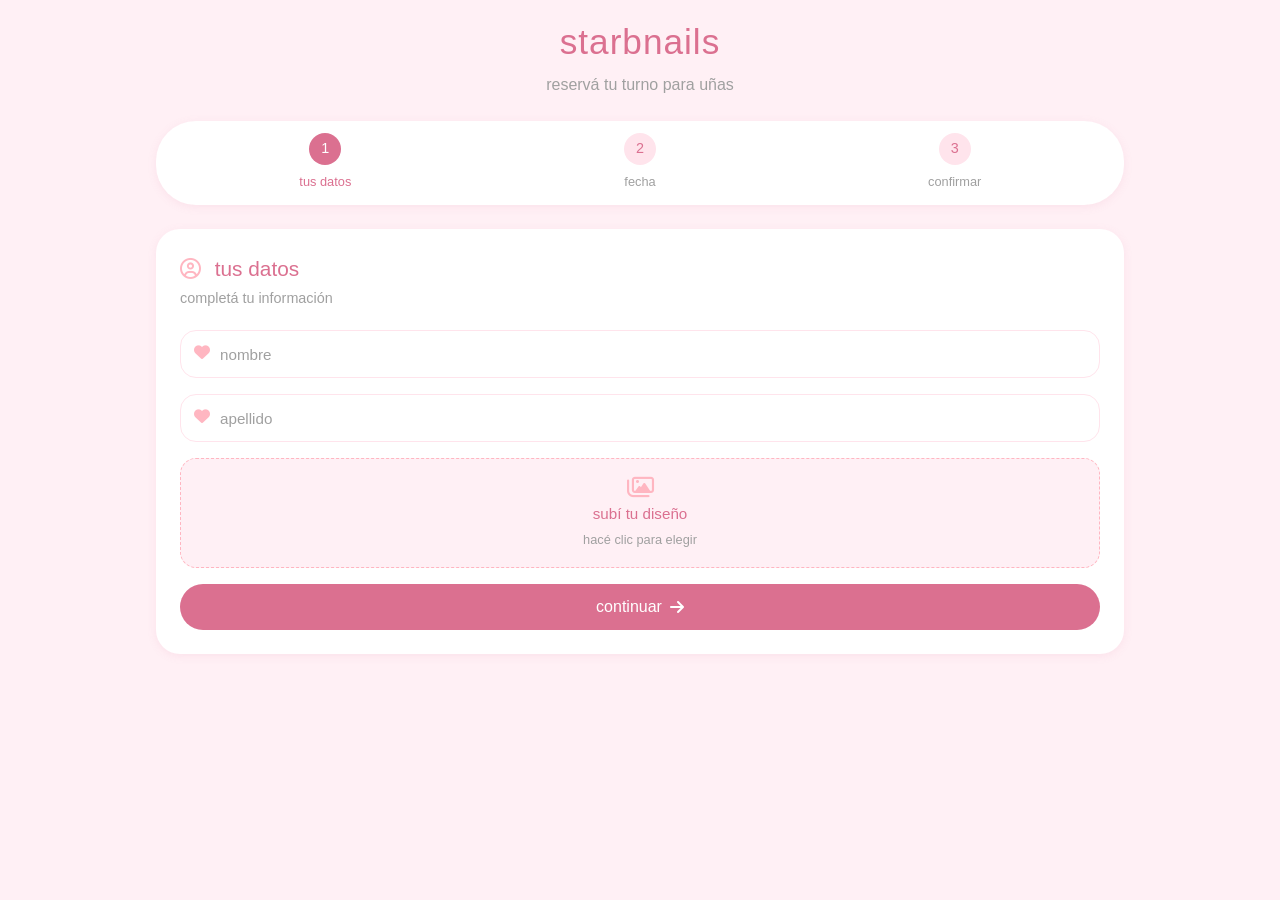
==== index.html @ b630946c "Update index.html" ====
<!DOCTYPE html>
<html lang="es">
<head>
    <meta charset="UTF-8">
    <meta name="viewport" content="width=device-width, initial-scale=1.0, maximum-scale=1.0, user-scalable=yes">
    <title>STARBNAILS · turnos</title>
    <link rel="stylesheet" href="style.css">
    <script src="https://cdn.jsdelivr.net/npm/@supabase/supabase-js@2"></script>
    <link rel="stylesheet" href="https://cdnjs.cloudflare.com/ajax/libs/font-awesome/6.4.0/css/all.min.css">
</head>
<body>
    <div class="container">
        <!-- Header delicado -->
        <header>
            <div class="logo">
                <h1>starbnails</h1>
                <span class="logo-dot"></span>
            </div>
            <p class="subtitulo">reservá tu turno para uñas</p>
        </header>

        <!-- Progress bar simple -->
        <div class="progress-bar" data-step="1">
            <div class="progress-step active">
                <div class="step-number">1</div>
                <span>tus datos</span>
            </div>
            <div class="progress-step">
                <div class="step-number">2</div>
                <span>fecha</span>
            </div>
            <div class="progress-step">
                <div class="step-number">3</div>
                <span>confirmar</span>
            </div>
        </div>

        <!-- PASO 1 - Datos personales -->
        <div class="step-content active" id="step1">
            <div class="card">
                <div class="card-header">
                    <h2><i class="far fa-user-circle"></i> tus datos</h2>
                    <p>completá tu información</p>
                </div>
                
                <div class="form-group floating">
                    <input type="text" id="nombre" required placeholder=" ">
                    <label>nombre</label>
                    <i class="fas fa-heart input-icon"></i>
                </div>
                
                <div class="form-group floating">
                    <input type="text" id="apellido" required placeholder=" ">
                    <label>apellido</label>
                    <i class="fas fa-heart input-icon"></i>
                </div>
                
                <div class="form-group">
                    <div class="file-label" id="fileLabel">
                        <i class="far fa-images"></i>
                        <span>subí tu diseño</span>
                        <small>hacé clic para elegir</small>
                    </div>
                    <input type="file" id="imagen" accept="image/*" hidden>
                    <div id="preview-container" class="preview-container">
                        <img id="preview" src="#" alt="preview" style="display: none;">
                    </div>
                </div>
                
                <button class="btn-next" onclick="nextStep(2)" id="btn-to-step2">
                    continuar <i class="fas fa-arrow-right"></i>
                </button>
            </div>
        </div>

        <!-- PASO 2 - Calendario -->
        <div class="step-content" id="step2">
            <div class="card">
                <div class="card-header">
                    <h2><i class="far fa-calendar-alt"></i> elegí tu día</h2>
                    <p>seleccioná una fecha disponible</p>
                </div>

                <div class="calendar-wrapper">
                    <div class="calendar-header">
                        <button id="prev-month" class="btn-circle"><i class="fas fa-chevron-left"></i></button>
                        <h3 id="current-month" class="month-title">febrero 2026</h3>
                        <button id="next-month" class="btn-circle"><i class="fas fa-chevron-right"></i></button>
                    </div>
                    
                    <div class="calendar-weekdays">
                        <span>L</span><span>M</span><span>M</span><span>J</span><span>V</span><span>S</span><span>D</span>
                    </div>
                    
                    <div id="calendar-days" class="calendar-days"></div>
                </div>

                <div class="legend">
                    <div class="legend-item"><span class="dot available"></span> libre</div>
                    <div class="legend-item"><span class="dot ocupado"></span> ocupado</div>
                    <div class="legend-item"><span class="dot weekend"></span> finde</div>
                    <div class="legend-item"><span class="dot pasado"></span> pasado</div>
                </div>

                <div class="navigation-buttons">
                    <button class="btn-back" onclick="prevStep(1)"><i class="fas fa-arrow-left"></i> atrás</button>
                    <button class="btn-next" onclick="nextStep(3)" disabled id="btn-to-step3">continuar <i class="fas fa-arrow-right"></i></button>
                </div>
            </div>
        </div>

        <!-- PASO 3 - Horarios y confirmación -->
        <div class="step-content" id="step3">
            <div class="card">
                <div class="card-header">
                    <h2><i class="far fa-clock"></i> elegí tu hora</h2>
                    <p id="fecha-seleccionada-display" class="fecha-display">seleccioná un día</p>
                </div>

                <div id="horarios-container" class="horarios-grid">
                    <!-- se llena con js -->
                </div>

                <div class="resumen-card">
                    <h3><i class="far fa-check-circle"></i> resumen</h3>
                    <div id="resumen-contenido" class="resumen-contenido">
                        <p class="text-muted">completá los datos</p>
                    </div>
                </div>

                <div class="navigation-buttons">
                    <button class="btn-back" onclick="prevStep(2)"><i class="fas fa-arrow-left"></i> atrás</button>
                    <button id="reservar-btn" class="btn-reservar">
                        <i class="fab fa-whatsapp"></i> reservar turno
                    </button>
                </div>
            </div>
        </div>
    </div>

    <!-- Modal de confirmación -->
    <div id="success-modal" class="modal">
        <div class="modal-content">
            <div class="modal-icon">💖</div>
            <h2>¡turno reservado!</h2>
            <p>te esperamos</p>
            <div class="modal-detalle"></div>
            <button onclick="closeModal()" class="btn-modal">listo</button>
        </div>
    </div>

    <script src="app.js"></script>
    <script>
        document.addEventListener('DOMContentLoaded', function() {
            if (typeof initClientePage === 'function') {
                initClientePage();
            }
        });
    </script>
</body>
</html>
---- style.css ----
/* ========== VARIABLES Y RESET ========== */
:root {
    --rosa-claro: #fff0f5;
    --rosa-suave: #ffe4ec;
    --rosa-medio: #ffb6c1;
    --rosa-oscuro: #db7090;
    --lila: #e6e6fa;
    --blanco: #ffffff;
    --gris-claro: #f8f9fa;
    --gris-texto: #4a4a4a;
    --gris-suave: #a0a0a0;
    --sombra: 0 2px 10px rgba(219, 112, 147, 0.1);
    --sombra-hover: 0 4px 15px rgba(219, 112, 147, 0.15);
}

* {
    margin: 0;
    padding: 0;
    box-sizing: border-box;
    -webkit-tap-highlight-color: transparent;
}

body {
    background-color: var(--rosa-claro);
    font-family: -apple-system, BlinkMacSystemFont, 'Segoe UI', Roboto, Helvetica, Arial, sans-serif;
    color: var(--gris-texto);
    line-height: 1.5;
    min-height: 100vh;
}

.container {
    max-width: 1000px;
    margin: 0 auto;
    padding: 16px;
}

/* ========== HEADER SIMPLE ========== */
header {
    text-align: center;
    margin-bottom: 24px;
}

.logo h1 {
    font-size: 2.2rem;
    font-weight: 400;
    color: var(--rosa-oscuro);
    margin-bottom: 4px;
    letter-spacing: 1px;
}

.subtitulo {
    color: var(--gris-suave);
    font-size: 1rem;
    font-weight: 300;
}

/* ========== PROGRESS BAR SIMPLE ========== */
.progress-bar {
    display: flex;
    justify-content: space-between;
    margin-bottom: 24px;
    background: var(--blanco);
    padding: 12px;
    border-radius: 40px;
    box-shadow: var(--sombra);
}

.progress-step {
    flex: 1;
    text-align: center;
    position: relative;
}

.step-number {
    width: 32px;
    height: 32px;
    background: var(--rosa-suave);
    border-radius: 50%;
    display: flex;
    align-items: center;
    justify-content: center;
    margin: 0 auto 4px;
    color: var(--rosa-oscuro);
    font-size: 0.9rem;
    font-weight: 500;
}

.progress-step.active .step-number {
    background: var(--rosa-oscuro);
    color: var(--blanco);
}

.progress-step span {
    font-size: 0.8rem;
    color: var(--gris-suave);
}

.progress-step.active span {
    color: var(--rosa-oscuro);
    font-weight: 500;
}

/* ========== CARDS SIMPLES ========== */
.card {
    background: var(--blanco);
    border-radius: 24px;
    padding: 24px;
    margin-bottom: 16px;
    box-shadow: var(--sombra);
}

.card-header {
    margin-bottom: 20px;
}

.card-header h2 {
    font-size: 1.3rem;
    font-weight: 400;
    color: var(--rosa-oscuro);
    margin-bottom: 4px;
}

.card-header h2 i {
    margin-right: 8px;
    color: var(--rosa-medio);
}

.card-header p {
    color: var(--gris-suave);
    font-size: 0.9rem;
}

/* ========== FORMULARIOS SIMPLES ========== */
.form-group {
    margin-bottom: 16px;
}

.floating {
    position: relative;
}

.floating input {
    width: 100%;
    padding: 14px 16px 14px 40px;
    border: 1px solid var(--rosa-suave);
    border-radius: 16px;
    font-size: 16px;
    background: var(--blanco);
}

.floating input:focus {
    outline: none;
    border-color: var(--rosa-medio);
}

.floating label {
    position: absolute;
    left: 40px;
    top: 14px;
    color: var(--gris-suave);
    font-size: 0.95rem;
    transition: none;
}

.floating input:focus + label,
.floating input:not(:placeholder-shown) + label {
    display: none;
}

.input-icon {
    position: absolute;
    left: 14px;
    top: 14px;
    color: var(--rosa-medio);
    font-size: 1rem;
}

/* ========== FILE UPLOAD SIMPLE ========== */
.file-upload {
    margin-top: 8px;
}

.file-label {
    display: block;
    padding: 16px;
    background: var(--rosa-claro);
    border: 1px dashed var(--rosa-medio);
    border-radius: 16px;
    text-align: center;
    cursor: pointer;
}

.file-label i {
    font-size: 1.5rem;
    color: var(--rosa-medio);
    margin-bottom: 4px;
}

.file-label span {
    display: block;
    color: var(--rosa-oscuro);
    font-size: 0.95rem;
    margin-bottom: 2px;
}

.file-label small {
    color: var(--gris-suave);
    font-size: 0.8rem;
}

.file-upload input {
    display: none;
}

.preview-container {
    margin-top: 12px;
    text-align: center;
}

.preview-container img {
    max-width: 200px;
    max-height: 200px;
    border-radius: 12px;
    border: 2px solid var(--rosa-suave);
}

/* ========== CALENDARIO SIMPLE ========== */
.calendar-wrapper {
    background: var(--rosa-claro);
    border-radius: 20px;
    padding: 16px;
    margin: 16px 0;
}

.calendar-header {
    display: flex;
    justify-content: space-between;
    align-items: center;
    margin-bottom: 16px;
}

.btn-circle {
    width: 40px;
    height: 40px;
    border: none;
    background: var(--blanco);
    border-radius: 50%;
    color: var(--rosa-oscuro);
    cursor: pointer;
    font-size: 1rem;
    box-shadow: var(--sombra);
}

.month-title {
    font-size: 1.1rem;
    font-weight: 400;
    color: var(--rosa-oscuro);
}

.calendar-weekdays {
    display: grid;
    grid-template-columns: repeat(7, 1fr);
    text-align: center;
    font-size: 0.8rem;
    color: var(--rosa-oscuro);
    margin-bottom: 8px;
    font-weight: 500;
}

.calendar-days {
    display: grid;
    grid-template-columns: repeat(7, 1fr);
    gap: 4px;
}

.calendar-day {
    aspect-ratio: 1;
    display: flex;
    align-items: center;
    justify-content: center;
    background: var(--blanco);
    border-radius: 8px;
    font-size: 0.9rem;
    cursor: pointer;
    border: 1px solid transparent;
}

.calendar-day.available:hover {
    background: var(--rosa-suave);
}

.calendar-day.selected {
    background: var(--rosa-oscuro);
    color: var(--blanco);
}

.calendar-day.ocupado {
    background: #f8f8f8;
    color: #ccc;
    text-decoration: line-through;
    cursor: not-allowed;
}

.calendar-day.weekend {
    background: #f8f8f8;
    color: #ccc;
    cursor: not-allowed;
}

.calendar-day.pasado {
    background: #f8f8f8;
    color: #ccc;
    cursor: not-allowed;
}

.calendar-day.empty {
    background: transparent;
}

/* ========== LEYENDA SIMPLE ========== */
.legend {
    display: flex;
    gap: 16px;
    margin: 16px 0;
    flex-wrap: wrap;
}

.legend-item {
    display: flex;
    align-items: center;
    gap: 6px;
    font-size: 0.8rem;
    color: var(--gris-suave);
}

.dot {
    width: 10px;
    height: 10px;
    border-radius: 50%;
}

.dot.available {
    background: var(--blanco);
    border: 1px solid var(--rosa-oscuro);
}

.dot.ocupado {
    background: #f0f0f0;
}

.dot.weekend {
    background: #f0f0f0;
}

.dot.pasado {
    background: #f0f0f0;
}

/* ========== HORARIOS SIMPLE ========== */
.horarios-grid {
    display: grid;
    grid-template-columns: repeat(auto-fill, minmax(80px, 1fr));
    gap: 8px;
    margin: 16px 0;
}

.horario-item {
    padding: 10px 4px;
    text-align: center;
    background: var(--rosa-claro);
    border-radius: 12px;
    font-size: 0.9rem;
    color: var(--rosa-oscuro);
    cursor: pointer;
    border: 1px solid transparent;
}

.horario-item:hover {
    background: var(--rosa-suave);
}

.horario-item.ocupado {
    background: #f8f8f8;
    color: #ccc;
    cursor: not-allowed;
}

.horario-item.selected {
    background: var(--rosa-oscuro);
    color: var(--blanco);
}

/* ========== RESUMEN SIMPLE ========== */
.resumen-card {
    background: var(--rosa-claro);
    border-radius: 16px;
    padding: 16px;
    margin: 16px 0;
}

.resumen-card h3 {
    font-size: 1rem;
    font-weight: 400;
    color: var(--rosa-oscuro);
    margin-bottom: 12px;
}

.resumen-contenido {
    display: grid;
    grid-template-columns: repeat(auto-fit, minmax(140px, 1fr));
    gap: 12px;
}

.resumen-item {
    background: var(--blanco);
    padding: 10px;
    border-radius: 10px;
}

.resumen-item strong {
    display: block;
    font-size: 0.8rem;
    color: var(--gris-suave);
    font-weight: 400;
    margin-bottom: 2px;
}

.resumen-item p {
    font-size: 0.95rem;
    color: var(--gris-texto);
}

/* ========== BOTONES SIMPLES ========== */
.btn-next, .btn-back, .btn-reservar {
    padding: 14px 20px;
    border: none;
    border-radius: 40px;
    font-size: 1rem;
    cursor: pointer;
    font-weight: 400;
    display: inline-flex;
    align-items: center;
    justify-content: center;
    gap: 8px;
}

.btn-next, .btn-reservar {
    background: var(--rosa-oscuro);
    color: var(--blanco);
    width: 100%;
}

.btn-next:disabled {
    opacity: 0.5;
    cursor: not-allowed;
}

.btn-back {
    background: var(--blanco);
    color: var(--rosa-oscuro);
    border: 1px solid var(--rosa-oscuro);
}

.navigation-buttons {
    display: flex;
    gap: 12px;
    margin-top: 16px;
}

.navigation-buttons button {
    flex: 1;
}

/* ========== MODAL SIMPLE ========== */
.modal {
    display: none;
    position: fixed;
    top: 0;
    left: 0;
    width: 100%;
    height: 100%;
    background: rgba(0, 0, 0, 0.3);
    z-index: 2000;
    align-items: center;
    justify-content: center;
    padding: 16px;
}

.modal-content {
    background: var(--blanco);
    padding: 32px 24px;
    border-radius: 32px;
    max-width: 340px;
    width: 100%;
    text-align: center;
}

.modal-icon {
    font-size: 2.5rem;
    margin-bottom: 16px;
}

.modal h2 {
    font-size: 1.3rem;
    font-weight: 400;
    color: var(--rosa-oscuro);
    margin-bottom: 8px;
}

.modal p {
    color: var(--gris-suave);
    font-size: 0.9rem;
    margin-bottom: 8px;
}

.modal-detalle {
    background: var(--rosa-claro);
    padding: 12px;
    border-radius: 12px;
    margin: 16px 0;
    font-size: 0.95rem;
    color: var(--gris-texto);
}

.btn-modal {
    width: 100%;
    padding: 14px;
    background: var(--rosa-oscuro);
    color: var(--blanco);
    border: none;
    border-radius: 40px;
    font-size: 1rem;
    cursor: pointer;
}

/* ========== NOTIFICACIONES SIMPLES ========== */
.notificacion {
    position: fixed;
    top: 20px;
    right: 20px;
    padding: 12px 20px;
    background: var(--blanco);
    border-radius: 40px;
    box-shadow: 0 4px 12px rgba(0,0,0,0.1);
    display: flex;
    align-items: center;
    gap: 8px;
    z-index: 9999;
    font-size: 0.9rem;
    max-width: 90%;
    transform: translateX(120%);
    transition: transform 0.2s;
}

.notificacion.show {
    transform: translateX(0);
}

.notificacion.success {
    border-left: 4px solid #4caf50;
}

.notificacion.error {
    border-left: 4px solid #f44336;
}

.notificacion.info {
    border-left: 4px solid var(--rosa-oscuro);
}

.notificacion i {
    font-size: 1.1rem;
}

.notificacion.success i {
    color: #4caf50;
}

.notificacion.error i {
    color: #f44336;
}

.notificacion.info i {
    color: var(--rosa-oscuro);
}

/* ========== ADMIN SIMPLE ========== */
.admin-body {
    background: var(--gris-claro);
}

.admin-container {
    max-width: 1200px;
    margin: 0 auto;
    padding: 16px;
}

.admin-header {
    background: var(--blanco);
    padding: 20px;
    border-radius: 20px;
    margin-bottom: 20px;
    display: flex;
    justify-content: space-between;
    align-items: center;
    flex-wrap: wrap;
    gap: 16px;
    box-shadow: var(--sombra);
}

.admin-header-content h1 {
    font-size: 1.5rem;
    font-weight: 400;
    color: var(--rosa-oscuro);
    margin-bottom: 4px;
}

.admin-header-content p {
    color: var(--gris-suave);
    font-size: 0.9rem;
}

.btn-home {
    display: flex;
    align-items: center;
    gap: 8px;
    padding: 10px 16px;
    background: var(--rosa-claro);
    color: var(--rosa-oscuro);
    text-decoration: none;
    border-radius: 40px;
    font-size: 0.9rem;
}

/* Stats Cards */
.stats-grid {
    display: grid;
    grid-template-columns: repeat(auto-fit, minmax(140px, 1fr));
    gap: 12px;
    margin-bottom: 20px;
}

.stat-card {
    background: var(--blanco);
    padding: 16px;
    border-radius: 16px;
    display: flex;
    align-items: center;
    gap: 12px;
    box-shadow: var(--sombra);
}

.stat-icon {
    width: 44px;
    height: 44px;
    background: var(--rosa-claro);
    border-radius: 12px;
    display: flex;
    align-items: center;
    justify-content: center;
    color: var(--rosa-oscuro);
    font-size: 1.2rem;
}

.stat-info h3 {
    font-size: 1.3rem;
    font-weight: 400;
    color: var(--rosa-oscuro);
}

.stat-info p {
    font-size: 0.8rem;
    color: var(--gris-suave);
}

/* Admin Tabs */
.admin-tabs {
    display: grid;
    grid-template-columns: repeat(3, 1fr);
    gap: 8px;
    margin-bottom: 20px;
    background: var(--blanco);
    padding: 12px;
    border-radius: 40px;
    box-shadow: var(--sombra);
}

.tab-btn {
    padding: 12px;
    border: none;
    background: transparent;
    border-radius: 30px;
    font-size: 0.95rem;
    color: var(--gris-suave);
    cursor: pointer;
    display: flex;
    align-items: center;
    justify-content: center;
    gap: 8px;
}

.tab-btn i {
    font-size: 1rem;
}

.tab-btn.active {
    background: var(--rosa-oscuro);
    color: var(--blanco);
}

@media (max-width: 480px) {
    .tab-btn span {
        display: none;
    }
}

.tab-content {
    display: none;
}

.tab-content.active {
    display: block;
}

/* Turnos Filters */
.turnos-filters {
    display: flex;
    gap: 8px;
    margin-bottom: 16px;
    flex-wrap: wrap;
}

.filter-btn {
    padding: 8px 16px;
    border: 1px solid var(--rosa-suave);
    background: var(--blanco);
    border-radius: 30px;
    font-size: 0.85rem;
    color: var(--gris-texto);
    cursor: pointer;
}

.filter-btn.active {
    background: var(--rosa-oscuro);
    color: var(--blanco);
    border-color: var(--rosa-oscuro);
}

/* Turnos Grid */
.turnos-grid {
    display: grid;
    grid-template-columns: repeat(auto-fill, minmax(280px, 1fr));
    gap: 16px;
}

.turno-card {
    background: var(--blanco);
    border-radius: 16px;
    overflow: hidden;
    box-shadow: var(--sombra);
}

.turno-card-header {
    background: var(--rosa-claro);
    padding: 12px 16px;
    display: flex;
    justify-content: space-between;
    align-items: center;
}

.turno-card-header h3 {
    font-size: 1rem;
    font-weight: 400;
    color: var(--rosa-oscuro);
}

.turno-badge {
    background: var(--blanco);
    padding: 4px 8px;
    border-radius: 20px;
    font-size: 0.75rem;
    color: var(--rosa-oscuro);
}

.turno-card-body {
    padding: 16px;
}

.turno-info p {
    margin: 6px 0;
    display: flex;
    align-items: center;
    gap: 8px;
    font-size: 0.9rem;
    color: var(--gris-texto);
}

.turno-info i {
    color: var(--rosa-medio);
    width: 18px;
}

.turno-imagen {
    width: 100%;
    height: 180px;
    object-fit: cover;
    border-radius: 12px;
    margin: 12px 0;
    cursor: pointer;
}

.turno-actions {
    margin-top: 12px;
}

.btn-eliminar {
    width: 100%;
    padding: 10px;
    background: #fff2f0;
    color: #d32f2f;
    border: 1px solid #ffcdd2;
    border-radius: 30px;
    font-size: 0.9rem;
    cursor: pointer;
    display: flex;
    align-items: center;
    justify-content: center;
    gap: 6px;
}

/* Admin Cards */
.admin-card {
    background: var(--blanco);
    border-radius: 20px;
    padding: 20px;
    margin-bottom: 20px;
    box-shadow: var(--sombra);
}

.admin-card h3 {
    font-size: 1.1rem;
    font-weight: 400;
    color: var(--rosa-oscuro);
    margin-bottom: 16px;
}

/* Input Groups */
.input-group {
    position: relative;
    flex: 1;
}

.input-group i {
    position: absolute;
    left: 14px;
    top: 14px;
    color: var(--rosa-medio);
}

.input-group input {
    width: 100%;
    padding: 12px 12px 12px 40px;
    border: 1px solid var(--rosa-suave);
    border-radius: 30px;
    font-size: 0.95rem;
}

.input-group input:focus {
    outline: none;
    border-color: var(--rosa-medio);
}

/* Add Horario/Bloqueo */
.add-horario, .add-bloqueo {
    display: flex;
    gap: 12px;
    flex-wrap: wrap;
    align-items: center;
}

.btn-add, .btn-block {
    padding: 12px 24px;
    border: none;
    border-radius: 30px;
    font-size: 0.95rem;
    cursor: pointer;
    display: flex;
    align-items: center;
    gap: 6px;
    min-width: 120px;
}

.btn-add {
    background: #e8f5e9;
    color: #2e7d32;
}

.btn-block {
    background: #fff2f0;
    color: #d32f2f;
}

@media (max-width: 600px) {
    .add-horario, .add-bloqueo {
        flex-direction: column;
    }
    
    .input-group, .btn-add, .btn-block {
        width: 100%;
    }
}

/* Horarios Admin Grid */
.horarios-admin-grid {
    display: grid;
    grid-template-columns: repeat(auto-fill, minmax(100px, 1fr));
    gap: 10px;
    margin-top: 16px;
}

.horario-admin-item {
    background: var(--rosa-claro);
    padding: 12px 4px;
    border-radius: 12px;
    text-align: center;
    display: flex;
    flex-direction: column;
    gap: 6px;
}

.horario-admin-item .hora {
    font-size: 1rem;
    color: var(--rosa-oscuro);
}

.horario-admin-item button {
    padding: 6px;
    background: var(--blanco);
    color: var(--gris-suave);
    border: 1px solid var(--rosa-suave);
    border-radius: 20px;
    font-size: 0.8rem;
    cursor: pointer;
}

/* Bloqueos Grid */
.bloqueos-grid {
    display: grid;
    grid-template-columns: repeat(auto-fill, minmax(240px, 1fr));
    gap: 12px;
}

.bloqueo-item {
    background: var(--blanco);
    padding: 16px;
    border-radius: 16px;
    display: flex;
    justify-content: space-between;
    align-items: center;
    border: 1px solid var(--rosa-suave);
    gap: 12px;
}

.bloqueo-info strong {
    display: block;
    font-size: 0.95rem;
    color: var(--gris-texto);
    margin-bottom: 2px;
}

.bloqueo-info small {
    color: var(--gris-suave);
    font-size: 0.8rem;
}

.bloqueo-item button {
    padding: 8px 12px;
    background: #e8f5e9;
    color: #2e7d32;
    border: none;
    border-radius: 20px;
    font-size: 0.8rem;
    cursor: pointer;
    display: flex;
    align-items: center;
    gap: 4px;
}

/* Empty State */
.empty-state {
    text-align: center;
    padding: 40px 20px;
    background: var(--blanco);
    border-radius: 20px;
}

.empty-state i {
    font-size: 2.5rem;
    color: var(--rosa-medio);
    margin-bottom: 12px;
    opacity: 0.5;
}

.empty-state p {
    color: var(--gris-suave);
    font-size: 0.95rem;
}

/* ========== STEP CONTENT ========== */
.step-content {
    display: none;
}

.step-content.active {
    display: block;
}

/* ========== UTILIDADES ========== */
.text-muted {
    color: var(--gris-suave);
}

/* ========== RESPONSIVE ========== */
@media (max-width: 768px) {
    .container {
        padding: 12px;
    }
    
    .card {
        padding: 20px;
    }
    
    .horarios-grid {
        grid-template-columns: repeat(3, 1fr);
    }
    
    .navigation-buttons {
        flex-direction: column;
    }
    
    .admin-header {
        flex-direction: column;
        text-align: center;
    }
    
    .stats-grid {
        grid-template-columns: 1fr;
    }
    
    .turnos-grid {
        grid-template-columns: 1fr;
    }
}

@media (max-width: 480px) {
    .logo h1 {
        font-size: 1.8rem;
    }
    
    .horarios-grid {
        grid-template-columns: repeat(2, 1fr);
    }
    
    .legend {
        gap: 12px;
        font-size: 0.75rem;
    }
    
    .step-number {
        width: 28px;
        height: 28px;
        font-size: 0.8rem;
    }
}

/* ========== IPHONE FIXES ========== */
@supports (-webkit-touch-callout: none) {
    body, .container {
        min-height: -webkit-fill-available;
    }
    
    input, button {
        font-size: 16px !important;
    }
    
    button {
        -webkit-appearance: none;
    }
}
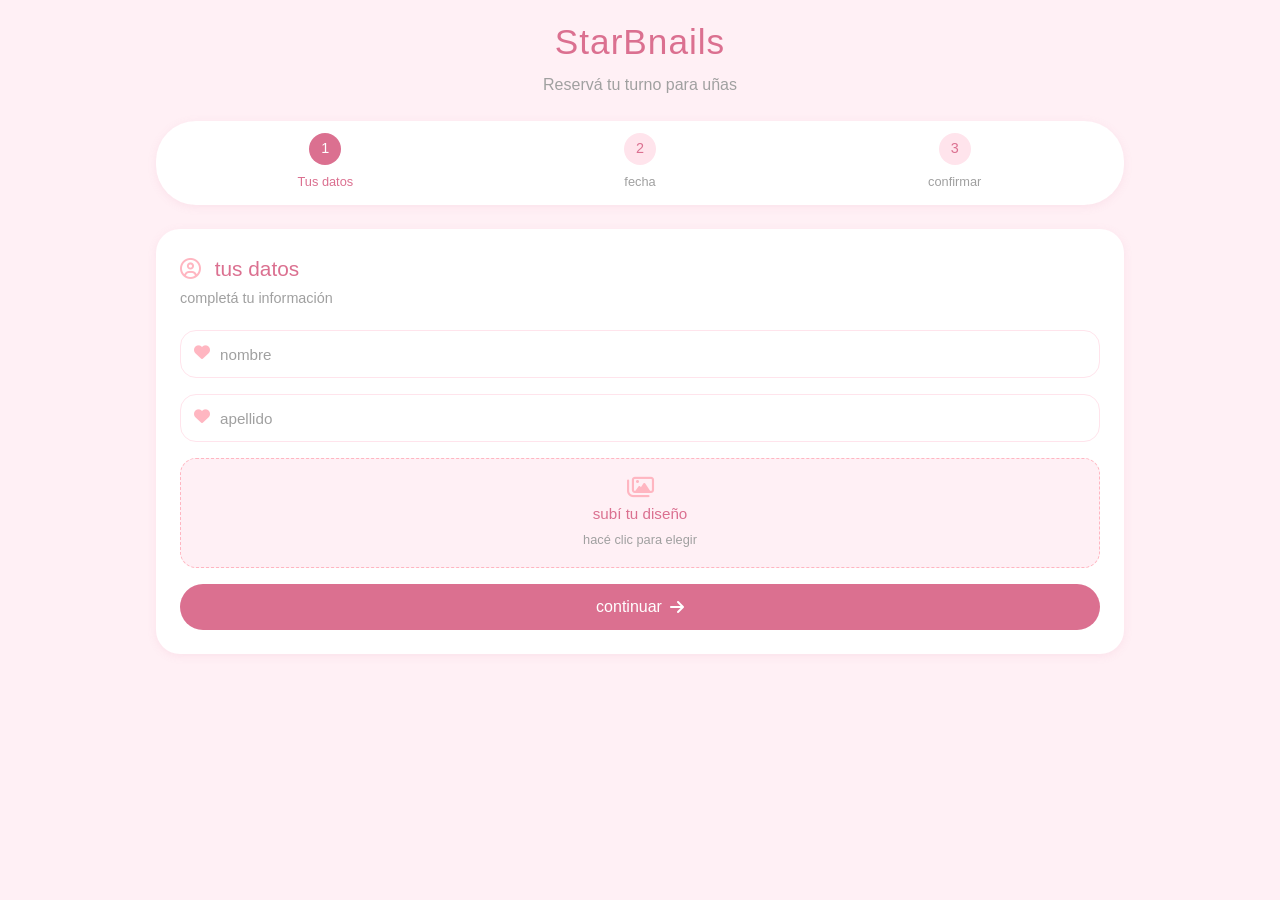
==== commit 68c662b4: "Update index.html" ====
--- a/index.html
+++ b/index.html
@@ -13,17 +13,17 @@
         <!-- Header delicado -->
         <header>
             <div class="logo">
-                <h1>starbnails</h1>
+                <h1>StarBnails</h1>
                 <span class="logo-dot"></span>
             </div>
-            <p class="subtitulo">reservá tu turno para uñas</p>
+            <p class="subtitulo">Reservá tu turno para uñas</p>
         </header>
 
         <!-- Progress bar simple -->
         <div class="progress-bar" data-step="1">
             <div class="progress-step active">
                 <div class="step-number">1</div>
-                <span>tus datos</span>
+                <span>Tus datos</span>
             </div>
             <div class="progress-step">
                 <div class="step-number">2</div>
@@ -35,7 +35,7 @@
             </div>
         </div>
 
-        <!-- PASO 1 - Datos personales -->
+        <!-- PASO 1 - Datos personales (CORREGIDO: file upload funciona) -->
         <div class="step-content active" id="step1">
             <div class="card">
                 <div class="card-header">
@@ -55,13 +55,14 @@
                     <i class="fas fa-heart input-icon"></i>
                 </div>
                 
-                <div class="form-group">
-                    <div class="file-label" id="fileLabel">
+                <!-- ✅ FILE UPLOAD CORREGIDO - AHORA FUNCIONA -->
+                <div class="form-group file-upload">
+                    <label for="imagen" class="file-label">
                         <i class="far fa-images"></i>
                         <span>subí tu diseño</span>
                         <small>hacé clic para elegir</small>
-                    </div>
-                    <input type="file" id="imagen" accept="image/*" hidden>
+                    </label>
+                    <input type="file" id="imagen" accept="image/*" required>
                     <div id="preview-container" class="preview-container">
                         <img id="preview" src="#" alt="preview" style="display: none;">
                     </div>
@@ -159,3 +160,4 @@
     </script>
 </body>
 </html>
+
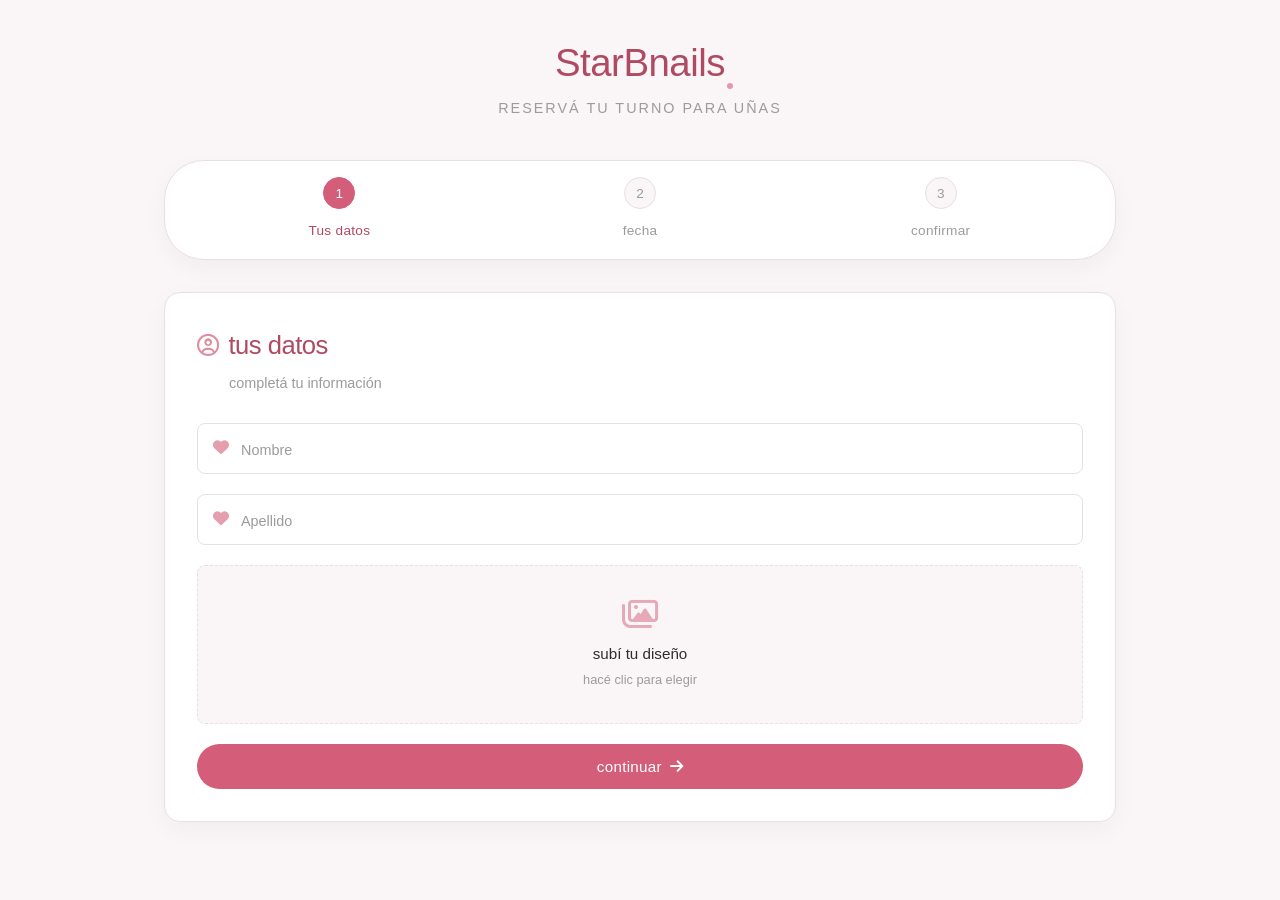
==== commit 60930176: "Update index.html" ====
--- a/index.html
+++ b/index.html
@@ -45,13 +45,13 @@
                 
                 <div class="form-group floating">
                     <input type="text" id="nombre" required placeholder=" ">
-                    <label>nombre</label>
+                    <label>Nombre</label>
                     <i class="fas fa-heart input-icon"></i>
                 </div>
                 
                 <div class="form-group floating">
                     <input type="text" id="apellido" required placeholder=" ">
-                    <label>apellido</label>
+                    <label>Apellido</label>
                     <i class="fas fa-heart input-icon"></i>
                 </div>
                 
@@ -161,3 +161,4 @@
 </body>
 </html>
 
+
--- a/style.css
+++ b/style.css
@@ -1,16 +1,22 @@
 /* ========== VARIABLES Y RESET ========== */
 :root {
-    --rosa-claro: #fff0f5;
-    --rosa-suave: #ffe4ec;
-    --rosa-medio: #ffb6c1;
-    --rosa-oscuro: #db7090;
-    --lila: #e6e6fa;
-    --blanco: #ffffff;
-    --gris-claro: #f8f9fa;
-    --gris-texto: #4a4a4a;
-    --gris-suave: #a0a0a0;
-    --sombra: 0 2px 10px rgba(219, 112, 147, 0.1);
-    --sombra-hover: 0 4px 15px rgba(219, 112, 147, 0.15);
+    --primary: #d45e7a;
+    --primary-light: #f8e1e8;
+    --primary-dark: #b04a62;
+    --secondary: #c0a1b5;
+    --accent: #e8b4b8;
+    --background: #faf6f8;
+    --surface: #ffffff;
+    --text: #2d2d2d;
+    --text-light: #6b6b6b;
+    --text-lighter: #9b9b9b;
+    --border: #e8e0e3;
+    --error: #d45e5e;
+    --success: #7eb09e;
+    --shadow: 0 8px 24px rgba(0, 0, 0, 0.04);
+    --shadow-hover: 0 12px 32px rgba(0, 0, 0, 0.06);
+    --radius: 16px;
+    --radius-sm: 8px;
 }
 
 * {
@@ -21,48 +27,101 @@
 }
 
 body {
-    background-color: var(--rosa-claro);
-    font-family: -apple-system, BlinkMacSystemFont, 'Segoe UI', Roboto, Helvetica, Arial, sans-serif;
-    color: var(--gris-texto);
-    line-height: 1.5;
+    background-color: var(--background);
+    font-family: 'Inter', -apple-system, BlinkMacSystemFont, 'Segoe UI', Roboto, sans-serif;
+    color: var(--text);
+    line-height: 1.6;
     min-height: 100vh;
-}
+    -webkit-font-smoothing: antialiased;
+}
+
+/* Importar fuente Inter */
+@import url('https://fonts.googleapis.com/css2?family=Inter:wght@300;400;500;600&display=swap');
 
 .container {
     max-width: 1000px;
     margin: 0 auto;
-    padding: 16px;
-}
-
-/* ========== HEADER SIMPLE ========== */
+    padding: 24px;
+}
+
+/* ========== TIPOGRAFÍA PROFESIONAL ========== */
+h1, h2, h3, h4 {
+    font-weight: 400;
+    letter-spacing: -0.02em;
+}
+
+h1 {
+    font-size: 2.2rem;
+    font-weight: 300;
+}
+
+h2 {
+    font-size: 1.6rem;
+    font-weight: 300;
+    color: var(--primary-dark);
+}
+
+h3 {
+    font-size: 1.1rem;
+    font-weight: 500;
+    color: var(--text);
+}
+
+p {
+    color: var(--text-light);
+    font-weight: 300;
+    font-size: 0.95rem;
+}
+
+/* ========== HEADER ELEGANTE ========== */
 header {
     text-align: center;
-    margin-bottom: 24px;
+    margin-bottom: 32px;
+    padding: 8px 0;
+}
+
+.logo {
+    position: relative;
+    display: inline-block;
 }
 
 .logo h1 {
-    font-size: 2.2rem;
-    font-weight: 400;
-    color: var(--rosa-oscuro);
+    font-size: 2.4rem;
+    font-weight: 300;
+    color: var(--primary-dark);
     margin-bottom: 4px;
-    letter-spacing: 1px;
+    letter-spacing: -0.5px;
+}
+
+.logo-dot {
+    position: absolute;
+    bottom: 8px;
+    right: -8px;
+    width: 6px;
+    height: 6px;
+    background: var(--primary);
+    border-radius: 50%;
+    opacity: 0.6;
 }
 
 .subtitulo {
-    color: var(--gris-suave);
-    font-size: 1rem;
+    color: var(--text-lighter);
+    font-size: 0.9rem;
     font-weight: 300;
-}
-
-/* ========== PROGRESS BAR SIMPLE ========== */
+    text-transform: uppercase;
+    letter-spacing: 2px;
+}
+
+/* ========== PROGRESS BAR PROFESIONAL ========== */
 .progress-bar {
     display: flex;
     justify-content: space-between;
-    margin-bottom: 24px;
-    background: var(--blanco);
-    padding: 12px;
+    margin-bottom: 32px;
+    background: var(--surface);
+    padding: 16px 24px;
     border-radius: 40px;
-    box-shadow: var(--sombra);
+    box-shadow: var(--shadow);
+    border: 1px solid var(--border);
 }
 
 .progress-step {
@@ -74,65 +133,78 @@
 .step-number {
     width: 32px;
     height: 32px;
-    background: var(--rosa-suave);
+    background: var(--background);
     border-radius: 50%;
     display: flex;
     align-items: center;
     justify-content: center;
-    margin: 0 auto 4px;
-    color: var(--rosa-oscuro);
-    font-size: 0.9rem;
-    font-weight: 500;
+    margin: 0 auto 8px;
+    color: var(--text-lighter);
+    font-size: 0.85rem;
+    font-weight: 400;
+    border: 1px solid var(--border);
+    transition: all 0.2s ease;
 }
 
 .progress-step.active .step-number {
-    background: var(--rosa-oscuro);
-    color: var(--blanco);
+    background: var(--primary);
+    color: white;
+    border-color: var(--primary);
 }
 
 .progress-step span {
-    font-size: 0.8rem;
-    color: var(--gris-suave);
+    font-size: 0.85rem;
+    color: var(--text-lighter);
+    font-weight: 300;
+    letter-spacing: 0.3px;
 }
 
 .progress-step.active span {
-    color: var(--rosa-oscuro);
-    font-weight: 500;
-}
-
-/* ========== CARDS SIMPLES ========== */
+    color: var(--primary-dark);
+    font-weight: 400;
+}
+
+/* ========== CARDS ELEGANTES ========== */
 .card {
-    background: var(--blanco);
-    border-radius: 24px;
-    padding: 24px;
-    margin-bottom: 16px;
-    box-shadow: var(--sombra);
+    background: var(--surface);
+    border-radius: var(--radius);
+    padding: 32px;
+    margin-bottom: 20px;
+    box-shadow: var(--shadow);
+    border: 1px solid var(--border);
+    transition: box-shadow 0.2s ease;
+}
+
+.card:hover {
+    box-shadow: var(--shadow-hover);
 }
 
 .card-header {
+    margin-bottom: 28px;
+}
+
+.card-header h2 {
+    display: flex;
+    align-items: center;
+    gap: 10px;
+    margin-bottom: 6px;
+}
+
+.card-header h2 i {
+    color: var(--primary);
+    font-size: 1.4rem;
+    opacity: 0.7;
+}
+
+.card-header p {
+    color: var(--text-lighter);
+    font-size: 0.9rem;
+    margin-left: 32px;
+}
+
+/* ========== FORMULARIOS PROFESIONALES ========== */
+.form-group {
     margin-bottom: 20px;
-}
-
-.card-header h2 {
-    font-size: 1.3rem;
-    font-weight: 400;
-    color: var(--rosa-oscuro);
-    margin-bottom: 4px;
-}
-
-.card-header h2 i {
-    margin-right: 8px;
-    color: var(--rosa-medio);
-}
-
-.card-header p {
-    color: var(--gris-suave);
-    font-size: 0.9rem;
-}
-
-/* ========== FORMULARIOS SIMPLES ========== */
-.form-group {
-    margin-bottom: 16px;
 }
 
 .floating {
@@ -141,71 +213,84 @@
 
 .floating input {
     width: 100%;
-    padding: 14px 16px 14px 40px;
-    border: 1px solid var(--rosa-suave);
-    border-radius: 16px;
-    font-size: 16px;
-    background: var(--blanco);
+    padding: 16px 16px 16px 44px;
+    border: 1px solid var(--border);
+    border-radius: var(--radius-sm);
+    font-size: 0.95rem;
+    font-family: 'Inter', sans-serif;
+    background: var(--surface);
+    transition: border-color 0.2s ease;
 }
 
 .floating input:focus {
     outline: none;
-    border-color: var(--rosa-medio);
+    border-color: var(--primary);
 }
 
 .floating label {
     position: absolute;
-    left: 40px;
-    top: 14px;
-    color: var(--gris-suave);
-    font-size: 0.95rem;
-    transition: none;
+    left: 44px;
+    top: 16px;
+    color: var(--text-lighter);
+    font-size: 0.9rem;
+    font-weight: 300;
+    pointer-events: none;
+    transition: all 0.2s ease;
 }
 
 .floating input:focus + label,
 .floating input:not(:placeholder-shown) + label {
-    display: none;
+    opacity: 0;
+    visibility: hidden;
 }
 
 .input-icon {
     position: absolute;
-    left: 14px;
-    top: 14px;
-    color: var(--rosa-medio);
+    left: 16px;
+    top: 16px;
+    color: var(--primary);
     font-size: 1rem;
-}
-
-/* ========== FILE UPLOAD SIMPLE ========== */
+    opacity: 0.6;
+}
+
+/* ========== FILE UPLOAD PROFESIONAL ========== */
 .file-upload {
     margin-top: 8px;
 }
 
 .file-label {
-    display: block;
-    padding: 16px;
-    background: var(--rosa-claro);
-    border: 1px dashed var(--rosa-medio);
-    border-radius: 16px;
-    text-align: center;
+    display: flex;
+    flex-direction: column;
+    align-items: center;
+    justify-content: center;
+    padding: 32px 20px;
+    background: var(--background);
+    border: 1px dashed var(--border);
+    border-radius: var(--radius-sm);
     cursor: pointer;
+    transition: border-color 0.2s ease;
+}
+
+.file-label:hover {
+    border-color: var(--primary);
 }
 
 .file-label i {
-    font-size: 1.5rem;
-    color: var(--rosa-medio);
+    font-size: 2rem;
+    color: var(--primary);
+    opacity: 0.5;
+    margin-bottom: 12px;
+}
+
+.file-label span {
+    font-size: 0.95rem;
+    color: var(--text);
     margin-bottom: 4px;
 }
 
-.file-label span {
-    display: block;
-    color: var(--rosa-oscuro);
-    font-size: 0.95rem;
-    margin-bottom: 2px;
-}
-
 .file-label small {
-    color: var(--gris-suave);
     font-size: 0.8rem;
+    color: var(--text-lighter);
 }
 
 .file-upload input {
@@ -213,48 +298,55 @@
 }
 
 .preview-container {
-    margin-top: 12px;
+    margin-top: 16px;
     text-align: center;
 }
 
 .preview-container img {
     max-width: 200px;
     max-height: 200px;
-    border-radius: 12px;
-    border: 2px solid var(--rosa-suave);
-}
-
-/* ========== CALENDARIO SIMPLE ========== */
+    border-radius: var(--radius-sm);
+    border: 1px solid var(--border);
+    padding: 4px;
+}
+
+/* ========== CALENDARIO PROFESIONAL ========== */
 .calendar-wrapper {
-    background: var(--rosa-claro);
-    border-radius: 20px;
-    padding: 16px;
-    margin: 16px 0;
+    background: var(--background);
+    border-radius: var(--radius-sm);
+    padding: 20px;
+    margin: 20px 0;
 }
 
 .calendar-header {
     display: flex;
     justify-content: space-between;
     align-items: center;
-    margin-bottom: 16px;
+    margin-bottom: 24px;
 }
 
 .btn-circle {
     width: 40px;
     height: 40px;
-    border: none;
-    background: var(--blanco);
+    border: 1px solid var(--border);
+    background: var(--surface);
     border-radius: 50%;
-    color: var(--rosa-oscuro);
+    color: var(--primary);
     cursor: pointer;
-    font-size: 1rem;
-    box-shadow: var(--sombra);
+    font-size: 0.9rem;
+    transition: all 0.2s ease;
+}
+
+.btn-circle:hover {
+    background: var(--primary);
+    color: white;
+    border-color: var(--primary);
 }
 
 .month-title {
     font-size: 1.1rem;
     font-weight: 400;
-    color: var(--rosa-oscuro);
+    color: var(--text);
 }
 
 .calendar-weekdays {
@@ -262,9 +354,11 @@
     grid-template-columns: repeat(7, 1fr);
     text-align: center;
     font-size: 0.8rem;
-    color: var(--rosa-oscuro);
-    margin-bottom: 8px;
-    font-weight: 500;
+    color: var(--text-lighter);
+    margin-bottom: 12px;
+    font-weight: 400;
+    text-transform: uppercase;
+    letter-spacing: 0.5px;
 }
 
 .calendar-days {
@@ -278,200 +372,255 @@
     display: flex;
     align-items: center;
     justify-content: center;
-    background: var(--blanco);
-    border-radius: 8px;
-    font-size: 0.9rem;
+    background: var(--surface);
+    border-radius: var(--radius-sm);
+    font-size: 0.9rem;
+    font-weight: 300;
     cursor: pointer;
     border: 1px solid transparent;
+    transition: all 0.2s ease;
 }
 
 .calendar-day.available:hover {
-    background: var(--rosa-suave);
+    background: var(--primary-light);
+    border-color: var(--primary);
 }
 
 .calendar-day.selected {
-    background: var(--rosa-oscuro);
-    color: var(--blanco);
+    background: var(--primary);
+    color: white;
+    border-color: var(--primary);
 }
 
 .calendar-day.ocupado {
     background: #f8f8f8;
     color: #ccc;
-    text-decoration: line-through;
     cursor: not-allowed;
+    border-color: #f0f0f0;
 }
 
 .calendar-day.weekend {
     background: #f8f8f8;
     color: #ccc;
     cursor: not-allowed;
+    border-color: #f0f0f0;
 }
 
 .calendar-day.pasado {
     background: #f8f8f8;
     color: #ccc;
     cursor: not-allowed;
+    border-color: #f0f0f0;
+    text-decoration: line-through;
+    opacity: 0.7;
 }
 
 .calendar-day.empty {
     background: transparent;
-}
-
-/* ========== LEYENDA SIMPLE ========== */
+    cursor: default;
+}
+
+/* ========== LEYENDA PROFESIONAL ========== */
 .legend {
     display: flex;
-    gap: 16px;
-    margin: 16px 0;
+    gap: 24px;
+    margin: 20px 0;
     flex-wrap: wrap;
+    padding: 8px 0;
 }
 
 .legend-item {
     display: flex;
     align-items: center;
-    gap: 6px;
+    gap: 8px;
     font-size: 0.8rem;
-    color: var(--gris-suave);
+    color: var(--text-lighter);
+    font-weight: 300;
 }
 
 .dot {
-    width: 10px;
-    height: 10px;
+    width: 8px;
+    height: 8px;
     border-radius: 50%;
 }
 
 .dot.available {
-    background: var(--blanco);
-    border: 1px solid var(--rosa-oscuro);
+    background: var(--surface);
+    border: 1px solid var(--primary);
 }
 
 .dot.ocupado {
     background: #f0f0f0;
+    border: 1px solid #ddd;
 }
 
 .dot.weekend {
     background: #f0f0f0;
+    border: 1px solid #ddd;
 }
 
 .dot.pasado {
     background: #f0f0f0;
-}
-
-/* ========== HORARIOS SIMPLE ========== */
+    border: 1px solid #ddd;
+}
+
+/* ========== HORARIOS PROFESIONALES ========== */
 .horarios-grid {
     display: grid;
-    grid-template-columns: repeat(auto-fill, minmax(80px, 1fr));
-    gap: 8px;
-    margin: 16px 0;
+    grid-template-columns: repeat(auto-fill, minmax(90px, 1fr));
+    gap: 10px;
+    margin: 24px 0;
 }
 
 .horario-item {
-    padding: 10px 4px;
+    padding: 12px 4px;
     text-align: center;
-    background: var(--rosa-claro);
-    border-radius: 12px;
-    font-size: 0.9rem;
-    color: var(--rosa-oscuro);
+    background: var(--background);
+    border-radius: var(--radius-sm);
+    font-size: 0.9rem;
+    color: var(--text);
     cursor: pointer;
     border: 1px solid transparent;
+    transition: all 0.2s ease;
+    font-weight: 300;
 }
 
 .horario-item:hover {
-    background: var(--rosa-suave);
+    background: var(--primary-light);
+    border-color: var(--primary);
 }
 
 .horario-item.ocupado {
     background: #f8f8f8;
     color: #ccc;
     cursor: not-allowed;
+    border-color: #f0f0f0;
 }
 
 .horario-item.selected {
-    background: var(--rosa-oscuro);
-    color: var(--blanco);
-}
-
-/* ========== RESUMEN SIMPLE ========== */
+    background: var(--primary);
+    color: white;
+    border-color: var(--primary);
+}
+
+/* ========== RESUMEN PROFESIONAL ========== */
 .resumen-card {
-    background: var(--rosa-claro);
-    border-radius: 16px;
-    padding: 16px;
-    margin: 16px 0;
+    background: var(--background);
+    border-radius: var(--radius-sm);
+    padding: 20px;
+    margin: 24px 0;
+    border: 1px solid var(--border);
 }
 
 .resumen-card h3 {
-    font-size: 1rem;
+    display: flex;
+    align-items: center;
+    gap: 8px;
+    margin-bottom: 16px;
     font-weight: 400;
-    color: var(--rosa-oscuro);
-    margin-bottom: 12px;
+    color: var(--text);
+}
+
+.resumen-card h3 i {
+    color: var(--primary);
+    opacity: 0.7;
 }
 
 .resumen-contenido {
     display: grid;
-    grid-template-columns: repeat(auto-fit, minmax(140px, 1fr));
+    grid-template-columns: repeat(auto-fit, minmax(160px, 1fr));
     gap: 12px;
 }
 
 .resumen-item {
-    background: var(--blanco);
-    padding: 10px;
-    border-radius: 10px;
+    background: var(--surface);
+    padding: 12px;
+    border-radius: var(--radius-sm);
+    border: 1px solid var(--border);
 }
 
 .resumen-item strong {
     display: block;
-    font-size: 0.8rem;
-    color: var(--gris-suave);
+    font-size: 0.75rem;
+    color: var(--text-lighter);
     font-weight: 400;
-    margin-bottom: 2px;
+    text-transform: uppercase;
+    letter-spacing: 0.5px;
+    margin-bottom: 4px;
 }
 
 .resumen-item p {
     font-size: 0.95rem;
-    color: var(--gris-texto);
-}
-
-/* ========== BOTONES SIMPLES ========== */
+    color: var(--text);
+    font-weight: 400;
+}
+
+.text-muted {
+    color: var(--text-lighter);
+    font-style: italic;
+    font-weight: 300;
+    text-align: center;
+    padding: 20px;
+}
+
+/* ========== BOTONES PROFESIONALES ========== */
 .btn-next, .btn-back, .btn-reservar {
-    padding: 14px 20px;
+    padding: 14px 24px;
     border: none;
     border-radius: 40px;
-    font-size: 1rem;
+    font-size: 0.95rem;
+    font-weight: 400;
     cursor: pointer;
-    font-weight: 400;
     display: inline-flex;
     align-items: center;
     justify-content: center;
     gap: 8px;
+    transition: all 0.2s ease;
+    font-family: 'Inter', sans-serif;
+    letter-spacing: 0.3px;
 }
 
 .btn-next, .btn-reservar {
-    background: var(--rosa-oscuro);
-    color: var(--blanco);
+    background: var(--primary);
+    color: white;
     width: 100%;
 }
 
+.btn-next:hover, .btn-reservar:hover {
+    background: var(--primary-dark);
+    transform: translateY(-1px);
+    box-shadow: 0 4px 12px rgba(212, 94, 122, 0.2);
+}
+
 .btn-next:disabled {
-    opacity: 0.5;
+    opacity: 0.3;
     cursor: not-allowed;
+    transform: none;
+    box-shadow: none;
 }
 
 .btn-back {
-    background: var(--blanco);
-    color: var(--rosa-oscuro);
-    border: 1px solid var(--rosa-oscuro);
+    background: transparent;
+    color: var(--text-light);
+    border: 1px solid var(--border);
+}
+
+.btn-back:hover {
+    background: var(--background);
+    border-color: var(--text-lighter);
 }
 
 .navigation-buttons {
     display: flex;
     gap: 12px;
-    margin-top: 16px;
+    margin-top: 24px;
 }
 
 .navigation-buttons button {
     flex: 1;
 }
 
-/* ========== MODAL SIMPLE ========== */
+/* ========== MODAL PROFESIONAL ========== */
 .modal {
     display: none;
     position: fixed;
@@ -484,139 +633,138 @@
     align-items: center;
     justify-content: center;
     padding: 16px;
+    backdrop-filter: blur(4px);
 }
 
 .modal-content {
-    background: var(--blanco);
-    padding: 32px 24px;
-    border-radius: 32px;
-    max-width: 340px;
+    background: var(--surface);
+    padding: 40px 32px;
+    border-radius: 24px;
+    max-width: 360px;
     width: 100%;
     text-align: center;
+    box-shadow: 0 20px 40px rgba(0, 0, 0, 0.08);
+    border: 1px solid var(--border);
 }
 
 .modal-icon {
     font-size: 2.5rem;
     margin-bottom: 16px;
+    opacity: 0.8;
 }
 
 .modal h2 {
-    font-size: 1.3rem;
-    font-weight: 400;
-    color: var(--rosa-oscuro);
+    font-size: 1.4rem;
     margin-bottom: 8px;
+    color: var(--primary-dark);
 }
 
 .modal p {
-    color: var(--gris-suave);
-    font-size: 0.9rem;
-    margin-bottom: 8px;
+    color: var(--text-lighter);
+    font-size: 0.9rem;
 }
 
 .modal-detalle {
-    background: var(--rosa-claro);
-    padding: 12px;
-    border-radius: 12px;
-    margin: 16px 0;
+    background: var(--background);
+    padding: 16px;
+    border-radius: var(--radius-sm);
+    margin: 20px 0;
     font-size: 0.95rem;
-    color: var(--gris-texto);
+    color: var(--text);
+    border: 1px solid var(--border);
 }
 
 .btn-modal {
     width: 100%;
     padding: 14px;
-    background: var(--rosa-oscuro);
-    color: var(--blanco);
+    background: var(--primary);
+    color: white;
     border: none;
     border-radius: 40px;
-    font-size: 1rem;
+    font-size: 0.95rem;
+    font-weight: 400;
     cursor: pointer;
-}
-
-/* ========== NOTIFICACIONES SIMPLES ========== */
+    transition: background 0.2s ease;
+}
+
+.btn-modal:hover {
+    background: var(--primary-dark);
+}
+
+/* ========== NOTIFICACIONES ELEGANTES ========== */
 .notificacion {
     position: fixed;
     top: 20px;
     right: 20px;
     padding: 12px 20px;
-    background: var(--blanco);
+    background: var(--surface);
     border-radius: 40px;
-    box-shadow: 0 4px 12px rgba(0,0,0,0.1);
-    display: flex;
-    align-items: center;
-    gap: 8px;
+    box-shadow: 0 8px 20px rgba(0, 0, 0, 0.06);
+    display: flex;
+    align-items: center;
+    gap: 10px;
     z-index: 9999;
     font-size: 0.9rem;
     max-width: 90%;
     transform: translateX(120%);
-    transition: transform 0.2s;
+    transition: transform 0.2s ease;
+    border: 1px solid var(--border);
 }
 
 .notificacion.show {
     transform: translateX(0);
 }
 
-.notificacion.success {
-    border-left: 4px solid #4caf50;
-}
-
-.notificacion.error {
-    border-left: 4px solid #f44336;
-}
-
-.notificacion.info {
-    border-left: 4px solid var(--rosa-oscuro);
-}
-
 .notificacion i {
-    font-size: 1.1rem;
+    font-size: 1rem;
 }
 
 .notificacion.success i {
-    color: #4caf50;
+    color: var(--success);
 }
 
 .notificacion.error i {
-    color: #f44336;
+    color: var(--error);
 }
 
 .notificacion.info i {
-    color: var(--rosa-oscuro);
-}
-
-/* ========== ADMIN SIMPLE ========== */
+    color: var(--primary);
+}
+
+/* ========== ADMIN PROFESIONAL ========== */
 .admin-body {
-    background: var(--gris-claro);
+    background: var(--background);
 }
 
 .admin-container {
     max-width: 1200px;
     margin: 0 auto;
-    padding: 16px;
+    padding: 24px;
 }
 
 .admin-header {
-    background: var(--blanco);
-    padding: 20px;
-    border-radius: 20px;
-    margin-bottom: 20px;
+    background: var(--surface);
+    padding: 24px 28px;
+    border-radius: var(--radius);
+    margin-bottom: 24px;
     display: flex;
     justify-content: space-between;
     align-items: center;
     flex-wrap: wrap;
     gap: 16px;
-    box-shadow: var(--sombra);
-}
-
-.admin-header-content h1 {
-    font-size: 1.5rem;
-    font-weight: 400;
-    color: var(--rosa-oscuro);
+    border: 1px solid var(--border);
+    box-shadow: var(--shadow);
+}
+
+.admin-header h1 {
+    font-size: 1.6rem;
+    font-weight: 300;
+    color: var(--primary-dark);
     margin-bottom: 4px;
 }
 
-.admin-header-content p {
-    color: var(--gris-suave);
+.admin-header p {
+    color: var(--text-lighter);
     font-size: 0.9rem;
 }
 
@@ -624,53 +772,70 @@
     display: flex;
     align-items: center;
     gap: 8px;
-    padding: 10px 16px;
-    background: var(--rosa-claro);
-    color: var(--rosa-oscuro);
+    padding: 10px 18px;
+    background: var(--background);
+    color: var(--text-light);
     text-decoration: none;
     border-radius: 40px;
     font-size: 0.9rem;
+    border: 1px solid var(--border);
+    transition: all 0.2s ease;
+}
+
+.btn-home:hover {
+    background: var(--primary);
+    color: white;
+    border-color: var(--primary);
 }
 
 /* Stats Cards */
 .stats-grid {
     display: grid;
-    grid-template-columns: repeat(auto-fit, minmax(140px, 1fr));
-    gap: 12px;
-    margin-bottom: 20px;
+    grid-template-columns: repeat(auto-fit, minmax(150px, 1fr));
+    gap: 16px;
+    margin-bottom: 24px;
 }
 
 .stat-card {
-    background: var(--blanco);
-    padding: 16px;
-    border-radius: 16px;
-    display: flex;
-    align-items: center;
-    gap: 12px;
-    box-shadow: var(--sombra);
+    background: var(--surface);
+    padding: 20px;
+    border-radius: var(--radius-sm);
+    display: flex;
+    align-items: center;
+    gap: 16px;
+    border: 1px solid var(--border);
+    box-shadow: var(--shadow);
+    transition: transform 0.2s ease;
+}
+
+.stat-card:hover {
+    transform: translateY(-2px);
 }
 
 .stat-icon {
-    width: 44px;
-    height: 44px;
-    background: var(--rosa-claro);
+    width: 48px;
+    height: 48px;
+    background: var(--background);
     border-radius: 12px;
     display: flex;
     align-items: center;
     justify-content: center;
-    color: var(--rosa-oscuro);
-    font-size: 1.2rem;
-}
-
-.stat-info h3 {
+    color: var(--primary);
     font-size: 1.3rem;
-    font-weight: 400;
-    color: var(--rosa-oscuro);
-}
-
-.stat-info p {
+}
+
+.stat-card h3 {
+    font-size: 1.5rem;
+    font-weight: 300;
+    color: var(--primary-dark);
+    margin-bottom: 2px;
+}
+
+.stat-card p {
     font-size: 0.8rem;
-    color: var(--gris-suave);
+    color: var(--text-lighter);
+    text-transform: uppercase;
+    letter-spacing: 0.5px;
 }
 
 /* Admin Tabs */
@@ -678,25 +843,26 @@
     display: grid;
     grid-template-columns: repeat(3, 1fr);
     gap: 8px;
-    margin-bottom: 20px;
-    background: var(--blanco);
-    padding: 12px;
+    margin-bottom: 24px;
+    background: var(--surface);
+    padding: 8px;
     border-radius: 40px;
-    box-shadow: var(--sombra);
+    border: 1px solid var(--border);
 }
 
 .tab-btn {
     padding: 12px;
     border: none;
     background: transparent;
-    border-radius: 30px;
+    border-radius: 32px;
     font-size: 0.95rem;
-    color: var(--gris-suave);
+    color: var(--text-lighter);
     cursor: pointer;
     display: flex;
     align-items: center;
     justify-content: center;
     gap: 8px;
+    transition: all 0.2s ease;
 }
 
 .tab-btn i {
@@ -704,8 +870,8 @@
 }
 
 .tab-btn.active {
-    background: var(--rosa-oscuro);
-    color: var(--blanco);
+    background: var(--primary);
+    color: white;
 }
 
 @media (max-width: 480px) {
@@ -726,122 +892,157 @@
 .turnos-filters {
     display: flex;
     gap: 8px;
-    margin-bottom: 16px;
+    margin-bottom: 20px;
     flex-wrap: wrap;
 }
 
 .filter-btn {
     padding: 8px 16px;
-    border: 1px solid var(--rosa-suave);
-    background: var(--blanco);
+    border: 1px solid var(--border);
+    background: var(--surface);
     border-radius: 30px;
     font-size: 0.85rem;
-    color: var(--gris-texto);
+    color: var(--text-light);
     cursor: pointer;
+    transition: all 0.2s ease;
 }
 
 .filter-btn.active {
-    background: var(--rosa-oscuro);
-    color: var(--blanco);
-    border-color: var(--rosa-oscuro);
+    background: var(--primary);
+    color: white;
+    border-color: var(--primary);
 }
 
 /* Turnos Grid */
 .turnos-grid {
     display: grid;
-    grid-template-columns: repeat(auto-fill, minmax(280px, 1fr));
-    gap: 16px;
+    grid-template-columns: repeat(auto-fill, minmax(300px, 1fr));
+    gap: 20px;
 }
 
 .turno-card {
-    background: var(--blanco);
-    border-radius: 16px;
+    background: var(--surface);
+    border-radius: var(--radius-sm);
     overflow: hidden;
-    box-shadow: var(--sombra);
+    border: 1px solid var(--border);
+    box-shadow: var(--shadow);
+    transition: transform 0.2s ease;
+}
+
+.turno-card:hover {
+    transform: translateY(-2px);
+    box-shadow: var(--shadow-hover);
 }
 
 .turno-card-header {
-    background: var(--rosa-claro);
-    padding: 12px 16px;
+    background: var(--background);
+    padding: 16px;
     display: flex;
     justify-content: space-between;
     align-items: center;
+    border-bottom: 1px solid var(--border);
 }
 
 .turno-card-header h3 {
     font-size: 1rem;
     font-weight: 400;
-    color: var(--rosa-oscuro);
+    display: flex;
+    align-items: center;
+    gap: 6px;
+}
+
+.turno-card-header h3 i {
+    color: var(--primary);
+    opacity: 0.7;
 }
 
 .turno-badge {
-    background: var(--blanco);
+    background: var(--surface);
     padding: 4px 8px;
     border-radius: 20px;
-    font-size: 0.75rem;
-    color: var(--rosa-oscuro);
+    font-size: 0.7rem;
+    color: var(--text-lighter);
+    border: 1px solid var(--border);
 }
 
 .turno-card-body {
-    padding: 16px;
+    padding: 20px;
 }
 
 .turno-info p {
-    margin: 6px 0;
-    display: flex;
-    align-items: center;
-    gap: 8px;
-    font-size: 0.9rem;
-    color: var(--gris-texto);
+    margin: 8px 0;
+    display: flex;
+    align-items: center;
+    gap: 10px;
+    font-size: 0.9rem;
+    color: var(--text);
 }
 
 .turno-info i {
-    color: var(--rosa-medio);
+    color: var(--primary);
     width: 18px;
+    opacity: 0.7;
 }
 
 .turno-imagen {
     width: 100%;
     height: 180px;
     object-fit: cover;
-    border-radius: 12px;
-    margin: 12px 0;
+    border-radius: var(--radius-sm);
+    margin: 16px 0;
     cursor: pointer;
+    border: 1px solid var(--border);
 }
 
 .turno-actions {
-    margin-top: 12px;
+    margin-top: 16px;
 }
 
 .btn-eliminar {
     width: 100%;
     padding: 10px;
-    background: #fff2f0;
-    color: #d32f2f;
-    border: 1px solid #ffcdd2;
+    background: #fef0f0;
+    color: #d45e5e;
+    border: 1px solid #ffe1e1;
     border-radius: 30px;
-    font-size: 0.9rem;
+    font-size: 0.85rem;
     cursor: pointer;
     display: flex;
     align-items: center;
     justify-content: center;
     gap: 6px;
+    transition: all 0.2s ease;
+}
+
+.btn-eliminar:hover {
+    background: #d45e5e;
+    color: white;
+    border-color: #d45e5e;
 }
 
 /* Admin Cards */
 .admin-card {
-    background: var(--blanco);
-    border-radius: 20px;
-    padding: 20px;
-    margin-bottom: 20px;
-    box-shadow: var(--sombra);
+    background: var(--surface);
+    border-radius: var(--radius-sm);
+    padding: 24px;
+    margin-bottom: 24px;
+    border: 1px solid var(--border);
+    box-shadow: var(--shadow);
 }
 
 .admin-card h3 {
     font-size: 1.1rem;
     font-weight: 400;
-    color: var(--rosa-oscuro);
-    margin-bottom: 16px;
+    margin-bottom: 20px;
+    display: flex;
+    align-items: center;
+    gap: 8px;
+    color: var(--primary-dark);
+}
+
+.admin-card h3 i {
+    color: var(--primary);
+    opacity: 0.7;
 }
 
 /* Input Groups */
@@ -852,22 +1053,27 @@
 
 .input-group i {
     position: absolute;
-    left: 14px;
-    top: 14px;
-    color: var(--rosa-medio);
+    left: 16px;
+    top: 50%;
+    transform: translateY(-50%);
+    color: var(--primary);
+    opacity: 0.5;
+    font-size: 0.9rem;
 }
 
 .input-group input {
     width: 100%;
-    padding: 12px 12px 12px 40px;
-    border: 1px solid var(--rosa-suave);
+    padding: 14px 14px 14px 42px;
+    border: 1px solid var(--border);
     border-radius: 30px;
-    font-size: 0.95rem;
+    font-size: 0.9rem;
+    font-family: 'Inter', sans-serif;
+    background: var(--surface);
 }
 
 .input-group input:focus {
     outline: none;
-    border-color: var(--rosa-medio);
+    border-color: var(--primary);
 }
 
 /* Add Horario/Bloqueo */
@@ -879,25 +1085,39 @@
 }
 
 .btn-add, .btn-block {
-    padding: 12px 24px;
+    padding: 14px 28px;
     border: none;
     border-radius: 30px;
-    font-size: 0.95rem;
+    font-size: 0.9rem;
     cursor: pointer;
     display: flex;
     align-items: center;
-    gap: 6px;
-    min-width: 120px;
+    gap: 8px;
+    transition: all 0.2s ease;
 }
 
 .btn-add {
-    background: #e8f5e9;
-    color: #2e7d32;
+    background: #f0f7f3;
+    color: #7eb09e;
+    border: 1px solid #d9e8e0;
+}
+
+.btn-add:hover {
+    background: #7eb09e;
+    color: white;
+    border-color: #7eb09e;
 }
 
 .btn-block {
-    background: #fff2f0;
-    color: #d32f2f;
+    background: #fef0f0;
+    color: #d45e5e;
+    border: 1px solid #ffe1e1;
+}
+
+.btn-block:hover {
+    background: #d45e5e;
+    color: white;
+    border-color: #d45e5e;
 }
 
 @media (max-width: 600px) {
@@ -919,91 +1139,113 @@
 }
 
 .horario-admin-item {
-    background: var(--rosa-claro);
-    padding: 12px 4px;
-    border-radius: 12px;
+    background: var(--background);
+    padding: 14px 4px;
+    border-radius: var(--radius-sm);
     text-align: center;
     display: flex;
     flex-direction: column;
-    gap: 6px;
+    gap: 8px;
+    border: 1px solid var(--border);
 }
 
 .horario-admin-item .hora {
     font-size: 1rem;
-    color: var(--rosa-oscuro);
+    color: var(--text);
+    font-weight: 400;
 }
 
 .horario-admin-item button {
     padding: 6px;
-    background: var(--blanco);
-    color: var(--gris-suave);
-    border: 1px solid var(--rosa-suave);
+    background: var(--surface);
+    color: var(--text-lighter);
+    border: 1px solid var(--border);
+    border-radius: 20px;
+    font-size: 0.75rem;
+    cursor: pointer;
+    transition: all 0.2s ease;
+}
+
+.horario-admin-item button:hover {
+    background: #fef0f0;
+    color: #d45e5e;
+    border-color: #ffe1e1;
+}
+
+/* Bloqueos Grid */
+.bloqueos-grid {
+    display: grid;
+    grid-template-columns: repeat(auto-fill, minmax(260px, 1fr));
+    gap: 12px;
+}
+
+.bloqueo-item {
+    background: var(--surface);
+    padding: 18px;
+    border-radius: var(--radius-sm);
+    display: flex;
+    justify-content: space-between;
+    align-items: center;
+    border: 1px solid var(--border);
+    gap: 12px;
+    transition: border-color 0.2s ease;
+}
+
+.bloqueo-item:hover {
+    border-color: var(--primary);
+}
+
+.bloqueo-info strong {
+    display: block;
+    font-size: 0.95rem;
+    color: var(--text);
+    margin-bottom: 4px;
+    font-weight: 400;
+}
+
+.bloqueo-info small {
+    color: var(--text-lighter);
+    font-size: 0.8rem;
+}
+
+.bloqueo-item button {
+    padding: 8px 12px;
+    background: #f0f7f3;
+    color: #7eb09e;
+    border: 1px solid #d9e8e0;
     border-radius: 20px;
     font-size: 0.8rem;
     cursor: pointer;
-}
-
-/* Bloqueos Grid */
-.bloqueos-grid {
-    display: grid;
-    grid-template-columns: repeat(auto-fill, minmax(240px, 1fr));
-    gap: 12px;
-}
-
-.bloqueo-item {
-    background: var(--blanco);
-    padding: 16px;
-    border-radius: 16px;
-    display: flex;
-    justify-content: space-between;
-    align-items: center;
-    border: 1px solid var(--rosa-suave);
-    gap: 12px;
-}
-
-.bloqueo-info strong {
-    display: block;
-    font-size: 0.95rem;
-    color: var(--gris-texto);
-    margin-bottom: 2px;
-}
-
-.bloqueo-info small {
-    color: var(--gris-suave);
-    font-size: 0.8rem;
-}
-
-.bloqueo-item button {
-    padding: 8px 12px;
-    background: #e8f5e9;
-    color: #2e7d32;
-    border: none;
-    border-radius: 20px;
-    font-size: 0.8rem;
-    cursor: pointer;
     display: flex;
     align-items: center;
     gap: 4px;
+    transition: all 0.2s ease;
+}
+
+.bloqueo-item button:hover {
+    background: #7eb09e;
+    color: white;
 }
 
 /* Empty State */
 .empty-state {
     text-align: center;
-    padding: 40px 20px;
-    background: var(--blanco);
-    border-radius: 20px;
+    padding: 48px 24px;
+    background: var(--surface);
+    border-radius: var(--radius-sm);
+    border: 1px solid var(--border);
 }
 
 .empty-state i {
     font-size: 2.5rem;
-    color: var(--rosa-medio);
-    margin-bottom: 12px;
-    opacity: 0.5;
+    color: var(--text-lighter);
+    margin-bottom: 16px;
+    opacity: 0.3;
 }
 
 .empty-state p {
-    color: var(--gris-suave);
-    font-size: 0.95rem;
+    color: var(--text-lighter);
+    font-size: 0.9rem;
 }
 
 /* ========== STEP CONTENT ========== */
@@ -1015,19 +1257,18 @@
     display: block;
 }
 
-/* ========== UTILIDADES ========== */
-.text-muted {
-    color: var(--gris-suave);
-}
-
-/* ========== RESPONSIVE ========== */
+/* ========== RESPONSIVE PROFESIONAL ========== */
 @media (max-width: 768px) {
-    .container {
-        padding: 12px;
+    .container, .admin-container {
+        padding: 16px;
     }
     
     .card {
-        padding: 20px;
+        padding: 24px;
+    }
+    
+    .card-header p {
+        margin-left: 0;
     }
     
     .horarios-grid {
@@ -1036,25 +1277,31 @@
     
     .navigation-buttons {
         flex-direction: column;
+    }
+    
+    .stats-grid {
+        grid-template-columns: 1fr;
+    }
+    
+    .turnos-grid {
+        grid-template-columns: 1fr;
     }
     
     .admin-header {
         flex-direction: column;
         text-align: center;
-    }
-    
-    .stats-grid {
-        grid-template-columns: 1fr;
-    }
-    
-    .turnos-grid {
-        grid-template-columns: 1fr;
+        padding: 20px;
+    }
+    
+    .btn-home {
+        width: 100%;
+        justify-content: center;
     }
 }
 
 @media (max-width: 480px) {
     .logo h1 {
-        font-size: 1.8rem;
+        font-size: 2rem;
     }
     
     .horarios-grid {
@@ -1062,8 +1309,8 @@
     }
     
     .legend {
-        gap: 12px;
-        font-size: 0.75rem;
+        gap: 16px;
+        justify-content: flex-start;
     }
     
     .step-number {
@@ -1071,19 +1318,58 @@
         height: 28px;
         font-size: 0.8rem;
     }
-}
-
-/* ========== IPHONE FIXES ========== */
+    
+    .progress-step span {
+        font-size: 0.7rem;
+    }
+    
+    .admin-tabs {
+        grid-template-columns: repeat(3, 1fr);
+    }
+    
+    .bloqueos-grid {
+        grid-template-columns: 1fr;
+    }
+}
+
+/* ========== IPHONE FIXES PROFESIONALES ========== */
 @supports (-webkit-touch-callout: none) {
     body, .container {
         min-height: -webkit-fill-available;
     }
     
-    input, button {
+    input, select, textarea, button {
         font-size: 16px !important;
     }
     
     button {
         -webkit-appearance: none;
     }
-}
+    
+    /* Scroll suave */
+    body {
+        -webkit-overflow-scrolling: touch;
+    }
+    
+    /* Eliminar highlight */
+    * {
+        -webkit-tap-highlight-color: transparent;
+    }
+}
+
+/* ========== UTILIDADES ========== */
+.hidden {
+    display: none !important;
+}
+
+.text-center {
+    text-align: center;
+}
+
+.mt-4 {
+    margin-top: 24px;
+}
+
+.mb-4 {
+    margin-bottom: 24px;
+}
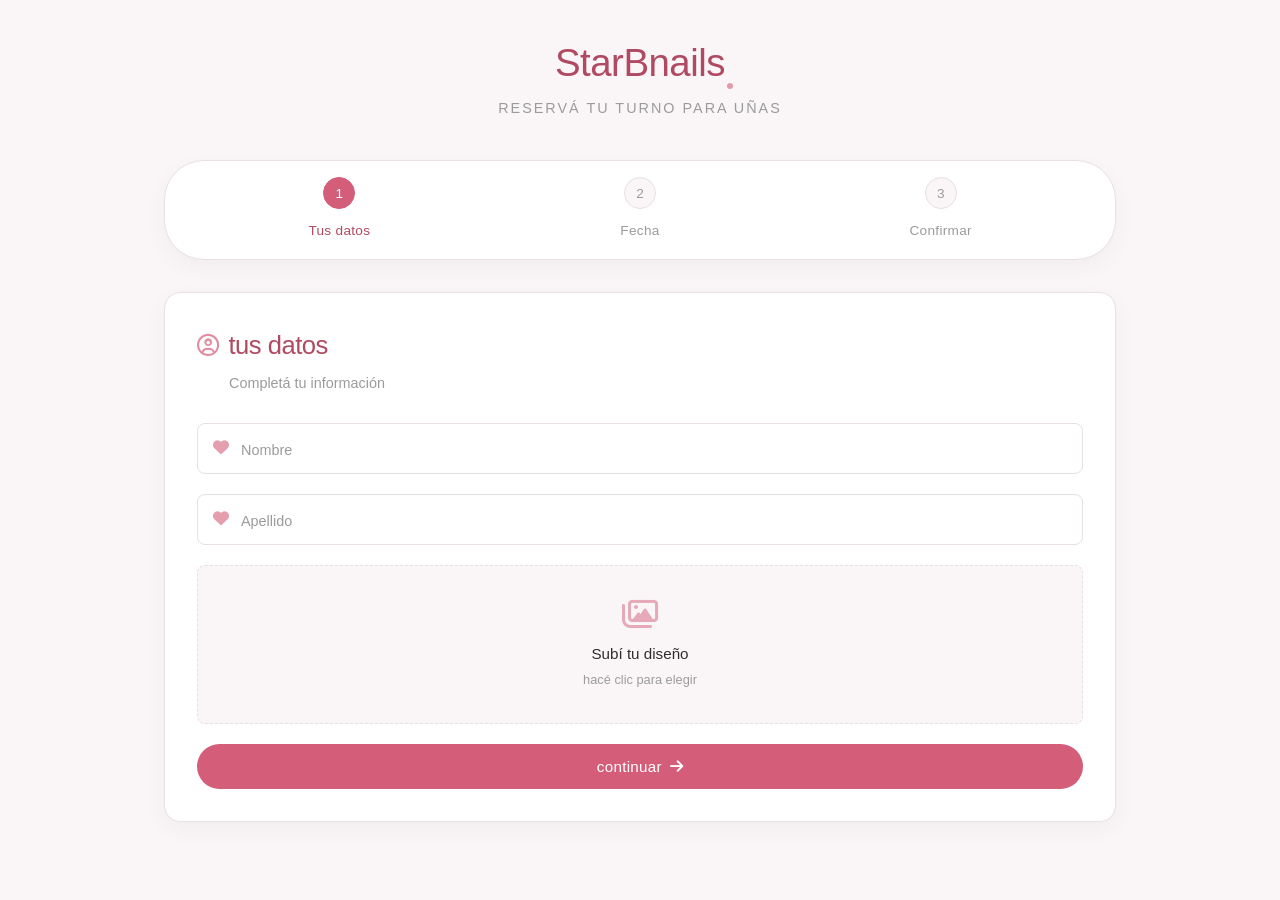
==== commit ac4120e9: "Update index.html" ====
--- a/index.html
+++ b/index.html
@@ -27,11 +27,11 @@
             </div>
             <div class="progress-step">
                 <div class="step-number">2</div>
-                <span>fecha</span>
+                <span>Fecha</span>
             </div>
             <div class="progress-step">
                 <div class="step-number">3</div>
-                <span>confirmar</span>
+                <span>Confirmar</span>
             </div>
         </div>
 
@@ -40,7 +40,7 @@
             <div class="card">
                 <div class="card-header">
                     <h2><i class="far fa-user-circle"></i> tus datos</h2>
-                    <p>completá tu información</p>
+                    <p>Completá tu información</p>
                 </div>
                 
                 <div class="form-group floating">
@@ -59,7 +59,7 @@
                 <div class="form-group file-upload">
                     <label for="imagen" class="file-label">
                         <i class="far fa-images"></i>
-                        <span>subí tu diseño</span>
+                        <span>Subí tu diseño</span>
                         <small>hacé clic para elegir</small>
                     </label>
                     <input type="file" id="imagen" accept="image/*" required>
@@ -162,3 +162,4 @@
 </html>
 
 
+
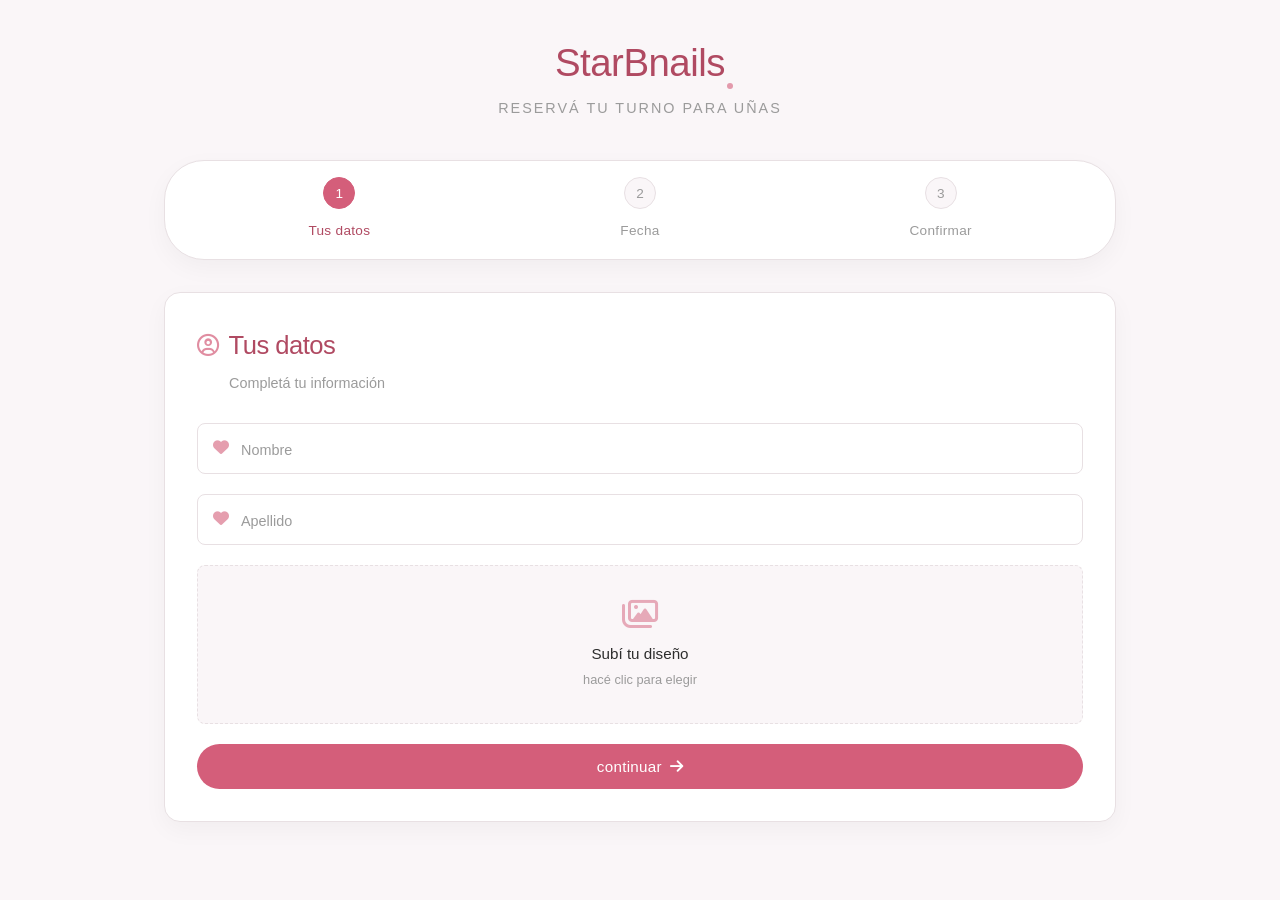
==== commit 03a84987: "Update index.html" ====
--- a/index.html
+++ b/index.html
@@ -39,7 +39,7 @@
         <div class="step-content active" id="step1">
             <div class="card">
                 <div class="card-header">
-                    <h2><i class="far fa-user-circle"></i> tus datos</h2>
+                    <h2><i class="far fa-user-circle"></i> Tus datos</h2>
                     <p>Completá tu información</p>
                 </div>
                 
@@ -163,3 +163,4 @@
 
 
 
+
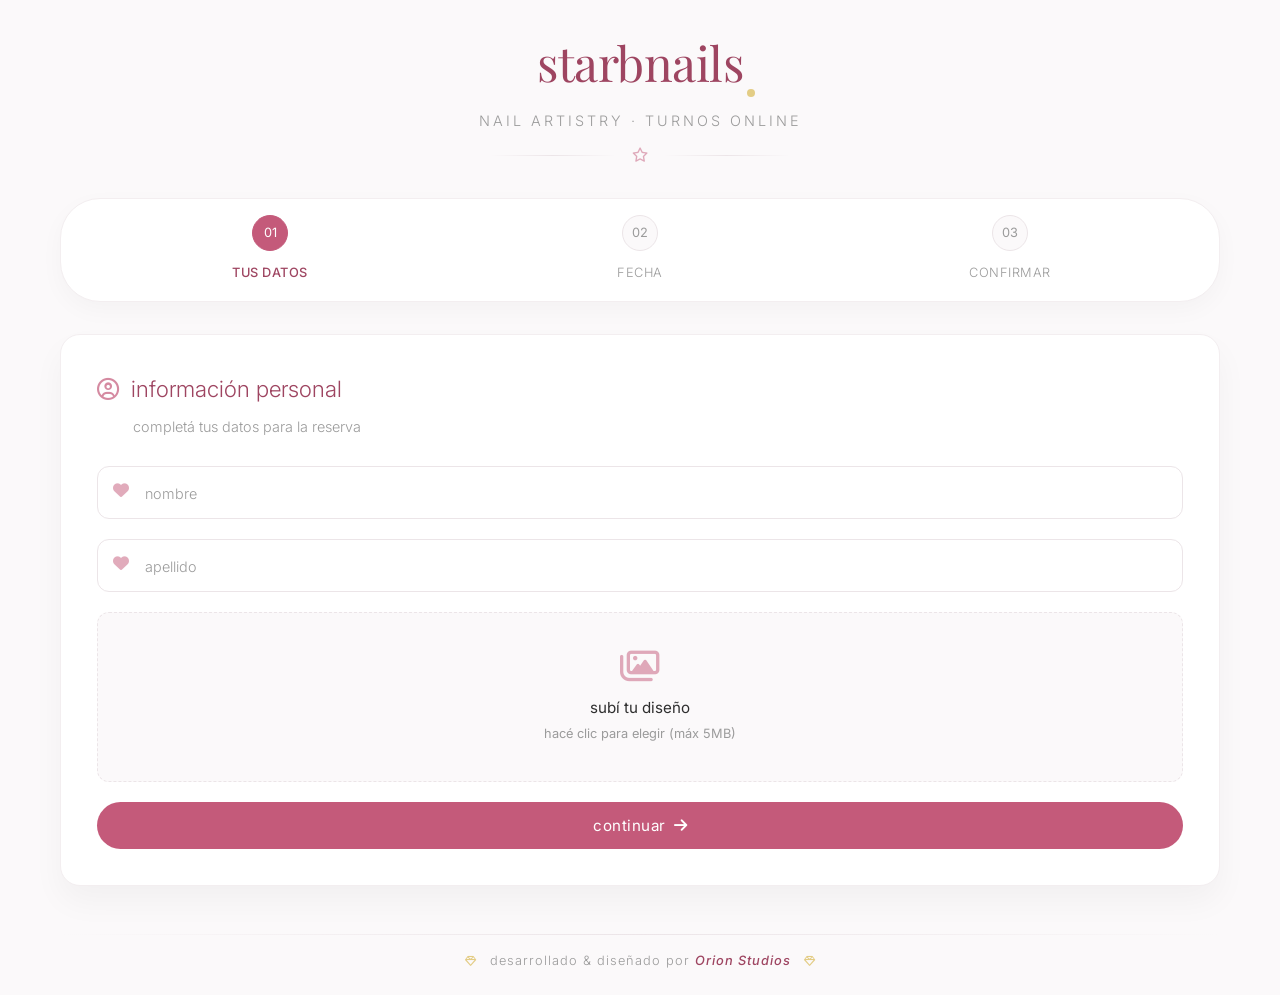
==== commit 0a0ee406: "Update index.html" ====
--- a/index.html
+++ b/index.html
@@ -3,68 +3,81 @@
 <head>
     <meta charset="UTF-8">
     <meta name="viewport" content="width=device-width, initial-scale=1.0, maximum-scale=1.0, user-scalable=yes">
-    <title>STARBNAILS · turnos</title>
+    <title>starbnails · belleza para tus uñas</title>
+    
+    <!-- Fonts e íconos -->
+    <link rel="preconnect" href="https://fonts.googleapis.com">
+    <link rel="preconnect" href="https://fonts.gstatic.com" crossorigin>
+    <link href="https://fonts.googleapis.com/css2?family=Inter:wght@300;400;500;600&family=Playfair+Display:ital@0;1&display=swap" rel="stylesheet">
+    <link rel="stylesheet" href="https://cdnjs.cloudflare.com/ajax/libs/font-awesome/6.4.0/css/all.min.css">
+    
+    <!-- Estilos -->
     <link rel="stylesheet" href="style.css">
+    
+    <!-- Supabase -->
     <script src="https://cdn.jsdelivr.net/npm/@supabase/supabase-js@2"></script>
-    <link rel="stylesheet" href="https://cdnjs.cloudflare.com/ajax/libs/font-awesome/6.4.0/css/all.min.css">
 </head>
 <body>
     <div class="container">
-        <!-- Header delicado -->
+        <!-- Header con diseño editorial -->
         <header>
-            <div class="logo">
-                <h1>StarBnails</h1>
+            <div class="logo-wrapper">
+                <h1 class="logo">starbnails</h1>
                 <span class="logo-dot"></span>
             </div>
-            <p class="subtitulo">Reservá tu turno para uñas</p>
+            <p class="subtitulo">nail artistry · turnos online</p>
+            <div class="header-divider">
+                <span></span>
+                <i class="far fa-star"></i>
+                <span></span>
+            </div>
         </header>
 
-        <!-- Progress bar simple -->
+        <!-- Progress bar elegante -->
         <div class="progress-bar" data-step="1">
             <div class="progress-step active">
-                <div class="step-number">1</div>
-                <span>Tus datos</span>
+                <div class="step-number">01</div>
+                <span>tus datos</span>
             </div>
             <div class="progress-step">
-                <div class="step-number">2</div>
-                <span>Fecha</span>
+                <div class="step-number">02</div>
+                <span>fecha</span>
             </div>
             <div class="progress-step">
-                <div class="step-number">3</div>
-                <span>Confirmar</span>
+                <div class="step-number">03</div>
+                <span>confirmar</span>
             </div>
         </div>
 
-        <!-- PASO 1 - Datos personales (CORREGIDO: file upload funciona) -->
+        <!-- PASO 1 - Datos personales -->
         <div class="step-content active" id="step1">
             <div class="card">
                 <div class="card-header">
-                    <h2><i class="far fa-user-circle"></i> Tus datos</h2>
-                    <p>Completá tu información</p>
+                    <h2><i class="far fa-user-circle"></i> información personal</h2>
+                    <p>completá tus datos para la reserva</p>
                 </div>
                 
                 <div class="form-group floating">
                     <input type="text" id="nombre" required placeholder=" ">
-                    <label>Nombre</label>
+                    <label>nombre</label>
                     <i class="fas fa-heart input-icon"></i>
                 </div>
                 
                 <div class="form-group floating">
                     <input type="text" id="apellido" required placeholder=" ">
-                    <label>Apellido</label>
+                    <label>apellido</label>
                     <i class="fas fa-heart input-icon"></i>
                 </div>
                 
-                <!-- ✅ FILE UPLOAD CORREGIDO - AHORA FUNCIONA -->
                 <div class="form-group file-upload">
                     <label for="imagen" class="file-label">
                         <i class="far fa-images"></i>
-                        <span>Subí tu diseño</span>
-                        <small>hacé clic para elegir</small>
+                        <span>subí tu diseño</span>
+                        <small>hacé clic para elegir (máx 5MB)</small>
                     </label>
                     <input type="file" id="imagen" accept="image/*" required>
                     <div id="preview-container" class="preview-container">
-                        <img id="preview" src="#" alt="preview" style="display: none;">
+                        <img id="preview" src="#" alt="vista previa" style="display: none;">
                     </div>
                 </div>
                 
@@ -78,8 +91,8 @@
         <div class="step-content" id="step2">
             <div class="card">
                 <div class="card-header">
-                    <h2><i class="far fa-calendar-alt"></i> elegí tu día</h2>
-                    <p>seleccioná una fecha disponible</p>
+                    <h2><i class="far fa-calendar-alt"></i> seleccioná tu día</h2>
+                    <p>elegí una fecha disponible</p>
                 </div>
 
                 <div class="calendar-wrapper">
@@ -99,7 +112,7 @@
                 <div class="legend">
                     <div class="legend-item"><span class="dot available"></span> libre</div>
                     <div class="legend-item"><span class="dot ocupado"></span> ocupado</div>
-                    <div class="legend-item"><span class="dot weekend"></span> finde</div>
+                    <div class="legend-item"><span class="dot weekend"></span> fin de semana</div>
                     <div class="legend-item"><span class="dot pasado"></span> pasado</div>
                 </div>
 
@@ -114,8 +127,8 @@
         <div class="step-content" id="step3">
             <div class="card">
                 <div class="card-header">
-                    <h2><i class="far fa-clock"></i> elegí tu hora</h2>
-                    <p id="fecha-seleccionada-display" class="fecha-display">seleccioná un día</p>
+                    <h2><i class="far fa-clock"></i> elegí tu horario</h2>
+                    <p id="fecha-seleccionada-display" class="fecha-display">seleccioná un día primero</p>
                 </div>
 
                 <div id="horarios-container" class="horarios-grid">
@@ -123,7 +136,7 @@
                 </div>
 
                 <div class="resumen-card">
-                    <h3><i class="far fa-check-circle"></i> resumen</h3>
+                    <h3><i class="far fa-check-circle"></i> resumen de tu reserva</h3>
                     <div id="resumen-contenido" class="resumen-contenido">
                         <p class="text-muted">completá los datos</p>
                     </div>
@@ -137,13 +150,23 @@
                 </div>
             </div>
         </div>
+
+        <!-- Footer con créditos -->
+        <footer class="site-footer">
+            <div class="footer-divider"></div>
+            <p class="footer-text">
+                <i class="far fa-gem"></i>
+                desarrollado & diseñado por <strong>Orion Studios</strong>
+                <i class="far fa-gem"></i>
+            </p>
+        </footer>
     </div>
 
     <!-- Modal de confirmación -->
     <div id="success-modal" class="modal">
         <div class="modal-content">
-            <div class="modal-icon">💖</div>
-            <h2>¡turno reservado!</h2>
+            <div class="modal-icon">✨</div>
+            <h2>¡turno confirmado!</h2>
             <p>te esperamos</p>
             <div class="modal-detalle"></div>
             <button onclick="closeModal()" class="btn-modal">listo</button>
@@ -160,7 +183,3 @@
     </script>
 </body>
 </html>
-
-
-
-
--- a/style.css
+++ b/style.css
@@ -1,22 +1,24 @@
 /* ========== VARIABLES Y RESET ========== */
 :root {
-    --primary: #d45e7a;
-    --primary-light: #f8e1e8;
-    --primary-dark: #b04a62;
-    --secondary: #c0a1b5;
-    --accent: #e8b4b8;
-    --background: #faf6f8;
+    --primary: #c45a7a;
+    --primary-light: #f9eef2;
+    --primary-dark: #9e4561;
+    --secondary: #b28a9a;
+    --background: #fbf9fa;
     --surface: #ffffff;
-    --text: #2d2d2d;
+    --text: #2e2e2e;
     --text-light: #6b6b6b;
     --text-lighter: #9b9b9b;
-    --border: #e8e0e3;
-    --error: #d45e5e;
-    --success: #7eb09e;
-    --shadow: 0 8px 24px rgba(0, 0, 0, 0.04);
-    --shadow-hover: 0 12px 32px rgba(0, 0, 0, 0.06);
-    --radius: 16px;
-    --radius-sm: 8px;
+    --border: #ece5e8;
+    --border-light: #f3eef0;
+    --error: #d46b6b;
+    --success: #85a79a;
+    --gold: #d4af37;
+    --shadow-sm: 0 4px 12px rgba(0, 0, 0, 0.02);
+    --shadow-md: 0 8px 24px rgba(0, 0, 0, 0.03);
+    --shadow-lg: 0 16px 32px rgba(0, 0, 0, 0.04);
+    --radius: 20px;
+    --radius-sm: 12px;
 }
 
 * {
@@ -33,73 +35,44 @@
     line-height: 1.6;
     min-height: 100vh;
     -webkit-font-smoothing: antialiased;
-}
-
-/* Importar fuente Inter */
-@import url('https://fonts.googleapis.com/css2?family=Inter:wght@300;400;500;600&display=swap');
-
-.container {
-    max-width: 1000px;
+    -moz-osx-font-smoothing: grayscale;
+}
+
+/* ========== CONTAINER ========== */
+.container, .admin-container {
+    max-width: 1200px;
     margin: 0 auto;
-    padding: 24px;
-}
-
-/* ========== TIPOGRAFÍA PROFESIONAL ========== */
-h1, h2, h3, h4 {
-    font-weight: 400;
-    letter-spacing: -0.02em;
-}
-
-h1 {
-    font-size: 2.2rem;
-    font-weight: 300;
-}
-
-h2 {
-    font-size: 1.6rem;
-    font-weight: 300;
-    color: var(--primary-dark);
-}
-
-h3 {
-    font-size: 1.1rem;
-    font-weight: 500;
-    color: var(--text);
-}
-
-p {
-    color: var(--text-light);
-    font-weight: 300;
-    font-size: 0.95rem;
+    padding: 24px 20px;
 }
 
 /* ========== HEADER ELEGANTE ========== */
 header {
     text-align: center;
-    margin-bottom: 32px;
-    padding: 8px 0;
-}
-
-.logo {
+    margin-bottom: 36px;
+    position: relative;
+}
+
+.logo-wrapper {
     position: relative;
     display: inline-block;
 }
 
-.logo h1 {
-    font-size: 2.4rem;
-    font-weight: 300;
+.logo {
+    font-family: 'Playfair Display', serif;
+    font-size: 3rem;
+    font-weight: 400;
     color: var(--primary-dark);
-    margin-bottom: 4px;
+    margin-bottom: 8px;
     letter-spacing: -0.5px;
 }
 
 .logo-dot {
     position: absolute;
-    bottom: 8px;
-    right: -8px;
-    width: 6px;
-    height: 6px;
-    background: var(--primary);
+    bottom: 12px;
+    right: -12px;
+    width: 8px;
+    height: 8px;
+    background: var(--gold);
     border-radius: 50%;
     opacity: 0.6;
 }
@@ -109,10 +82,68 @@
     font-size: 0.9rem;
     font-weight: 300;
     text-transform: uppercase;
-    letter-spacing: 2px;
-}
-
-/* ========== PROGRESS BAR PROFESIONAL ========== */
+    letter-spacing: 3px;
+    margin-bottom: 16px;
+}
+
+.header-divider {
+    display: flex;
+    align-items: center;
+    justify-content: center;
+    gap: 16px;
+    max-width: 300px;
+    margin: 0 auto;
+}
+
+.header-divider span {
+    flex: 1;
+    height: 1px;
+    background: linear-gradient(90deg, transparent, var(--border), transparent);
+}
+
+.header-divider i {
+    color: var(--primary);
+    opacity: 0.5;
+    font-size: 0.9rem;
+}
+
+/* ========== FOOTER CON CRÉDITOS ========== */
+.site-footer {
+    margin-top: 48px;
+    text-align: center;
+}
+
+.footer-divider {
+    height: 1px;
+    background: linear-gradient(90deg, transparent, var(--border), transparent);
+    margin-bottom: 16px;
+}
+
+.footer-text {
+    font-size: 0.8rem;
+    color: var(--text-lighter);
+    font-weight: 300;
+    letter-spacing: 1px;
+}
+
+.footer-text i {
+    color: var(--gold);
+    font-size: 0.7rem;
+    margin: 0 8px;
+    opacity: 0.6;
+}
+
+.footer-text strong {
+    font-weight: 500;
+    color: var(--primary-dark);
+    font-style: italic;
+}
+
+.admin-footer {
+    margin-top: 32px;
+}
+
+/* ========== PROGRESS BAR ========== */
 .progress-bar {
     display: flex;
     justify-content: space-between;
@@ -120,8 +151,8 @@
     background: var(--surface);
     padding: 16px 24px;
     border-radius: 40px;
-    box-shadow: var(--shadow);
-    border: 1px solid var(--border);
+    box-shadow: var(--shadow-md);
+    border: 1px solid var(--border-light);
 }
 
 .progress-step {
@@ -131,8 +162,8 @@
 }
 
 .step-number {
-    width: 32px;
-    height: 32px;
+    width: 36px;
+    height: 36px;
     background: var(--background);
     border-radius: 50%;
     display: flex;
@@ -140,10 +171,10 @@
     justify-content: center;
     margin: 0 auto 8px;
     color: var(--text-lighter);
-    font-size: 0.85rem;
+    font-size: 0.8rem;
     font-weight: 400;
     border: 1px solid var(--border);
-    transition: all 0.2s ease;
+    transition: all 0.3s ease;
 }
 
 .progress-step.active .step-number {
@@ -153,30 +184,31 @@
 }
 
 .progress-step span {
-    font-size: 0.85rem;
-    color: var(--text-lighter);
-    font-weight: 300;
-    letter-spacing: 0.3px;
+    font-size: 0.8rem;
+    color: var(--text-lighter);
+    font-weight: 300;
+    letter-spacing: 0.5px;
+    text-transform: uppercase;
 }
 
 .progress-step.active span {
     color: var(--primary-dark);
-    font-weight: 400;
-}
-
-/* ========== CARDS ELEGANTES ========== */
+    font-weight: 500;
+}
+
+/* ========== CARDS ========== */
 .card {
     background: var(--surface);
     border-radius: var(--radius);
-    padding: 32px;
-    margin-bottom: 20px;
-    box-shadow: var(--shadow);
-    border: 1px solid var(--border);
-    transition: box-shadow 0.2s ease;
+    padding: 36px;
+    margin-bottom: 24px;
+    box-shadow: var(--shadow-lg);
+    border: 1px solid var(--border-light);
+    transition: transform 0.2s ease;
 }
 
 .card:hover {
-    box-shadow: var(--shadow-hover);
+    transform: translateY(-2px);
 }
 
 .card-header {
@@ -184,10 +216,13 @@
 }
 
 .card-header h2 {
-    display: flex;
-    align-items: center;
-    gap: 10px;
-    margin-bottom: 6px;
+    font-size: 1.4rem;
+    font-weight: 300;
+    color: var(--primary-dark);
+    margin-bottom: 8px;
+    display: flex;
+    align-items: center;
+    gap: 12px;
 }
 
 .card-header h2 i {
@@ -199,10 +234,11 @@
 .card-header p {
     color: var(--text-lighter);
     font-size: 0.9rem;
-    margin-left: 32px;
-}
-
-/* ========== FORMULARIOS PROFESIONALES ========== */
+    margin-left: 36px;
+    font-weight: 300;
+}
+
+/* ========== FORMULARIOS ========== */
 .form-group {
     margin-bottom: 20px;
 }
@@ -213,7 +249,7 @@
 
 .floating input {
     width: 100%;
-    padding: 16px 16px 16px 44px;
+    padding: 16px 16px 16px 48px;
     border: 1px solid var(--border);
     border-radius: var(--radius-sm);
     font-size: 0.95rem;
@@ -229,7 +265,7 @@
 
 .floating label {
     position: absolute;
-    left: 44px;
+    left: 48px;
     top: 16px;
     color: var(--text-lighter);
     font-size: 0.9rem;
@@ -250,12 +286,12 @@
     top: 16px;
     color: var(--primary);
     font-size: 1rem;
-    opacity: 0.6;
-}
-
-/* ========== FILE UPLOAD PROFESIONAL ========== */
+    opacity: 0.5;
+}
+
+/* ========== FILE UPLOAD ========== */
 .file-upload {
-    margin-top: 8px;
+    margin-top: 12px;
 }
 
 .file-label {
@@ -263,20 +299,21 @@
     flex-direction: column;
     align-items: center;
     justify-content: center;
-    padding: 32px 20px;
+    padding: 36px 20px;
     background: var(--background);
     border: 1px dashed var(--border);
     border-radius: var(--radius-sm);
     cursor: pointer;
-    transition: border-color 0.2s ease;
+    transition: all 0.2s ease;
 }
 
 .file-label:hover {
     border-color: var(--primary);
+    background: var(--primary-light);
 }
 
 .file-label i {
-    font-size: 2rem;
+    font-size: 2.2rem;
     color: var(--primary);
     opacity: 0.5;
     margin-bottom: 12px;
@@ -308,9 +345,10 @@
     border-radius: var(--radius-sm);
     border: 1px solid var(--border);
     padding: 4px;
-}
-
-/* ========== CALENDARIO PROFESIONAL ========== */
+    background: white;
+}
+
+/* ========== CALENDARIO ========== */
 .calendar-wrapper {
     background: var(--background);
     border-radius: var(--radius-sm);
@@ -347,6 +385,7 @@
     font-size: 1.1rem;
     font-weight: 400;
     color: var(--text);
+    font-family: 'Playfair Display', serif;
 }
 
 .calendar-weekdays {
@@ -358,7 +397,7 @@
     margin-bottom: 12px;
     font-weight: 400;
     text-transform: uppercase;
-    letter-spacing: 0.5px;
+    letter-spacing: 1px;
 }
 
 .calendar-days {
@@ -397,6 +436,7 @@
     color: #ccc;
     cursor: not-allowed;
     border-color: #f0f0f0;
+    text-decoration: line-through;
 }
 
 .calendar-day.weekend {
@@ -420,13 +460,14 @@
     cursor: default;
 }
 
-/* ========== LEYENDA PROFESIONAL ========== */
+/* ========== LEYENDA ========== */
 .legend {
     display: flex;
     gap: 24px;
     margin: 20px 0;
     flex-wrap: wrap;
     padding: 8px 0;
+    justify-content: center;
 }
 
 .legend-item {
@@ -464,10 +505,10 @@
     border: 1px solid #ddd;
 }
 
-/* ========== HORARIOS PROFESIONALES ========== */
+/* ========== HORARIOS ========== */
 .horarios-grid {
     display: grid;
-    grid-template-columns: repeat(auto-fill, minmax(90px, 1fr));
+    grid-template-columns: repeat(auto-fill, minmax(100px, 1fr));
     gap: 10px;
     margin: 24px 0;
 }
@@ -480,7 +521,7 @@
     font-size: 0.9rem;
     color: var(--text);
     cursor: pointer;
-    border: 1px solid transparent;
+    border: 1px solid var(--border);
     transition: all 0.2s ease;
     font-weight: 300;
 }
@@ -495,6 +536,7 @@
     color: #ccc;
     cursor: not-allowed;
     border-color: #f0f0f0;
+    text-decoration: line-through;
 }
 
 .horario-item.selected {
@@ -503,11 +545,11 @@
     border-color: var(--primary);
 }
 
-/* ========== RESUMEN PROFESIONAL ========== */
+/* ========== RESUMEN ========== */
 .resumen-card {
     background: var(--background);
     border-radius: var(--radius-sm);
-    padding: 20px;
+    padding: 24px;
     margin: 24px 0;
     border: 1px solid var(--border);
 }
@@ -516,9 +558,11 @@
     display: flex;
     align-items: center;
     gap: 8px;
-    margin-bottom: 16px;
+    margin-bottom: 20px;
     font-weight: 400;
-    color: var(--text);
+    color: var(--primary-dark);
+    font-size: 1rem;
+    letter-spacing: 0.5px;
 }
 
 .resumen-card h3 i {
@@ -534,19 +578,19 @@
 
 .resumen-item {
     background: var(--surface);
-    padding: 12px;
+    padding: 14px;
     border-radius: var(--radius-sm);
     border: 1px solid var(--border);
 }
 
 .resumen-item strong {
     display: block;
-    font-size: 0.75rem;
+    font-size: 0.7rem;
     color: var(--text-lighter);
     font-weight: 400;
     text-transform: uppercase;
     letter-spacing: 0.5px;
-    margin-bottom: 4px;
+    margin-bottom: 6px;
 }
 
 .resumen-item p {
@@ -563,7 +607,7 @@
     padding: 20px;
 }
 
-/* ========== BOTONES PROFESIONALES ========== */
+/* ========== BOTONES ========== */
 .btn-next, .btn-back, .btn-reservar {
     padding: 14px 24px;
     border: none;
@@ -577,7 +621,8 @@
     gap: 8px;
     transition: all 0.2s ease;
     font-family: 'Inter', sans-serif;
-    letter-spacing: 0.3px;
+    letter-spacing: 0.5px;
+    text-transform: lowercase;
 }
 
 .btn-next, .btn-reservar {
@@ -589,7 +634,7 @@
 .btn-next:hover, .btn-reservar:hover {
     background: var(--primary-dark);
     transform: translateY(-1px);
-    box-shadow: 0 4px 12px rgba(212, 94, 122, 0.2);
+    box-shadow: 0 4px 12px rgba(196, 90, 122, 0.2);
 }
 
 .btn-next:disabled {
@@ -620,7 +665,7 @@
     flex: 1;
 }
 
-/* ========== MODAL PROFESIONAL ========== */
+/* ========== MODAL ========== */
 .modal {
     display: none;
     position: fixed;
@@ -639,7 +684,7 @@
 .modal-content {
     background: var(--surface);
     padding: 40px 32px;
-    border-radius: 24px;
+    border-radius: 32px;
     max-width: 360px;
     width: 100%;
     text-align: center;
@@ -648,13 +693,14 @@
 }
 
 .modal-icon {
-    font-size: 2.5rem;
+    font-size: 2.8rem;
     margin-bottom: 16px;
     opacity: 0.8;
 }
 
 .modal h2 {
     font-size: 1.4rem;
+    font-weight: 300;
     margin-bottom: 8px;
     color: var(--primary-dark);
 }
@@ -662,6 +708,7 @@
 .modal p {
     color: var(--text-lighter);
     font-size: 0.9rem;
+    font-weight: 300;
 }
 
 .modal-detalle {
@@ -685,13 +732,14 @@
     font-weight: 400;
     cursor: pointer;
     transition: background 0.2s ease;
+    text-transform: lowercase;
 }
 
 .btn-modal:hover {
     background: var(--primary-dark);
 }
 
-/* ========== NOTIFICACIONES ELEGANTES ========== */
+/* ========== NOTIFICACIONES ========== */
 .notificacion {
     position: fixed;
     top: 20px;
@@ -731,48 +779,45 @@
     color: var(--primary);
 }
 
-/* ========== ADMIN PROFESIONAL ========== */
+/* ========== ADMIN ========== */
 .admin-body {
     background: var(--background);
 }
 
-.admin-container {
-    max-width: 1200px;
-    margin: 0 auto;
-    padding: 24px;
-}
-
 .admin-header {
     background: var(--surface);
-    padding: 24px 28px;
+    padding: 28px 32px;
     border-radius: var(--radius);
-    margin-bottom: 24px;
+    margin-bottom: 28px;
     display: flex;
     justify-content: space-between;
     align-items: center;
     flex-wrap: wrap;
     gap: 16px;
     border: 1px solid var(--border);
-    box-shadow: var(--shadow);
-}
-
-.admin-header h1 {
-    font-size: 1.6rem;
+    box-shadow: var(--shadow-md);
+}
+
+.admin-header-content h1 {
+    font-size: 1.8rem;
     font-weight: 300;
     color: var(--primary-dark);
     margin-bottom: 4px;
-}
-
-.admin-header p {
-    color: var(--text-lighter);
-    font-size: 0.9rem;
+    font-family: 'Playfair Display', serif;
+}
+
+.admin-header-content p {
+    color: var(--text-lighter);
+    font-size: 0.9rem;
+    font-weight: 300;
+    letter-spacing: 1px;
 }
 
 .btn-home {
     display: flex;
     align-items: center;
     gap: 8px;
-    padding: 10px 18px;
+    padding: 10px 20px;
     background: var(--background);
     color: var(--text-light);
     text-decoration: none;
@@ -788,28 +833,29 @@
     border-color: var(--primary);
 }
 
-/* Stats Cards */
+/* Stats */
 .stats-grid {
     display: grid;
-    grid-template-columns: repeat(auto-fit, minmax(150px, 1fr));
+    grid-template-columns: repeat(auto-fit, minmax(160px, 1fr));
     gap: 16px;
-    margin-bottom: 24px;
+    margin-bottom: 28px;
 }
 
 .stat-card {
     background: var(--surface);
-    padding: 20px;
+    padding: 24px;
     border-radius: var(--radius-sm);
     display: flex;
     align-items: center;
     gap: 16px;
     border: 1px solid var(--border);
-    box-shadow: var(--shadow);
+    box-shadow: var(--shadow-sm);
     transition: transform 0.2s ease;
 }
 
 .stat-card:hover {
     transform: translateY(-2px);
+    box-shadow: var(--shadow-md);
 }
 
 .stat-icon {
@@ -824,18 +870,19 @@
     font-size: 1.3rem;
 }
 
-.stat-card h3 {
-    font-size: 1.5rem;
+.stat-info h3 {
+    font-size: 1.6rem;
     font-weight: 300;
     color: var(--primary-dark);
     margin-bottom: 2px;
 }
 
-.stat-card p {
+.stat-info p {
     font-size: 0.8rem;
     color: var(--text-lighter);
     text-transform: uppercase;
-    letter-spacing: 0.5px;
+    letter-spacing: 1px;
+    font-weight: 300;
 }
 
 /* Admin Tabs */
@@ -843,7 +890,7 @@
     display: grid;
     grid-template-columns: repeat(3, 1fr);
     gap: 8px;
-    margin-bottom: 24px;
+    margin-bottom: 28px;
     background: var(--surface);
     padding: 8px;
     border-radius: 40px;
@@ -851,7 +898,7 @@
 }
 
 .tab-btn {
-    padding: 12px;
+    padding: 14px;
     border: none;
     background: transparent;
     border-radius: 32px;
@@ -863,6 +910,7 @@
     justify-content: center;
     gap: 8px;
     transition: all 0.2s ease;
+    font-weight: 300;
 }
 
 .tab-btn i {
@@ -892,12 +940,12 @@
 .turnos-filters {
     display: flex;
     gap: 8px;
-    margin-bottom: 20px;
+    margin-bottom: 24px;
     flex-wrap: wrap;
 }
 
 .filter-btn {
-    padding: 8px 16px;
+    padding: 8px 18px;
     border: 1px solid var(--border);
     background: var(--surface);
     border-radius: 30px;
@@ -905,6 +953,7 @@
     color: var(--text-light);
     cursor: pointer;
     transition: all 0.2s ease;
+    font-weight: 300;
 }
 
 .filter-btn.active {
@@ -925,13 +974,13 @@
     border-radius: var(--radius-sm);
     overflow: hidden;
     border: 1px solid var(--border);
-    box-shadow: var(--shadow);
-    transition: transform 0.2s ease;
+    box-shadow: var(--shadow-sm);
+    transition: all 0.2s ease;
 }
 
 .turno-card:hover {
     transform: translateY(-2px);
-    box-shadow: var(--shadow-hover);
+    box-shadow: var(--shadow-md);
 }
 
 .turno-card-header {
@@ -958,11 +1007,12 @@
 
 .turno-badge {
     background: var(--surface);
-    padding: 4px 8px;
+    padding: 4px 10px;
     border-radius: 20px;
     font-size: 0.7rem;
     color: var(--text-lighter);
     border: 1px solid var(--border);
+    font-weight: 300;
 }
 
 .turno-card-body {
@@ -1002,7 +1052,7 @@
     width: 100%;
     padding: 10px;
     background: #fef0f0;
-    color: #d45e5e;
+    color: #d46b6b;
     border: 1px solid #ffe1e1;
     border-radius: 30px;
     font-size: 0.85rem;
@@ -1012,22 +1062,23 @@
     justify-content: center;
     gap: 6px;
     transition: all 0.2s ease;
+    text-transform: lowercase;
 }
 
 .btn-eliminar:hover {
-    background: #d45e5e;
+    background: #d46b6b;
     color: white;
-    border-color: #d45e5e;
+    border-color: #d46b6b;
 }
 
 /* Admin Cards */
 .admin-card {
     background: var(--surface);
     border-radius: var(--radius-sm);
-    padding: 24px;
-    margin-bottom: 24px;
-    border: 1px solid var(--border);
-    box-shadow: var(--shadow);
+    padding: 28px;
+    margin-bottom: 28px;
+    border: 1px solid var(--border);
+    box-shadow: var(--shadow-sm);
 }
 
 .admin-card h3 {
@@ -1094,30 +1145,31 @@
     align-items: center;
     gap: 8px;
     transition: all 0.2s ease;
+    text-transform: lowercase;
 }
 
 .btn-add {
     background: #f0f7f3;
-    color: #7eb09e;
+    color: #85a79a;
     border: 1px solid #d9e8e0;
 }
 
 .btn-add:hover {
-    background: #7eb09e;
+    background: #85a79a;
     color: white;
-    border-color: #7eb09e;
+    border-color: #85a79a;
 }
 
 .btn-block {
     background: #fef0f0;
-    color: #d45e5e;
+    color: #d46b6b;
     border: 1px solid #ffe1e1;
 }
 
 .btn-block:hover {
-    background: #d45e5e;
+    background: #d46b6b;
     color: white;
-    border-color: #d45e5e;
+    border-color: #d46b6b;
 }
 
 @media (max-width: 600px) {
@@ -1164,11 +1216,12 @@
     font-size: 0.75rem;
     cursor: pointer;
     transition: all 0.2s ease;
+    text-transform: lowercase;
 }
 
 .horario-admin-item button:hover {
     background: #fef0f0;
-    color: #d45e5e;
+    color: #d46b6b;
     border-color: #ffe1e1;
 }
 
@@ -1206,12 +1259,13 @@
 .bloqueo-info small {
     color: var(--text-lighter);
     font-size: 0.8rem;
+    font-weight: 300;
 }
 
 .bloqueo-item button {
     padding: 8px 12px;
     background: #f0f7f3;
-    color: #7eb09e;
+    color: #85a79a;
     border: 1px solid #d9e8e0;
     border-radius: 20px;
     font-size: 0.8rem;
@@ -1220,10 +1274,11 @@
     align-items: center;
     gap: 4px;
     transition: all 0.2s ease;
+    text-transform: lowercase;
 }
 
 .bloqueo-item button:hover {
-    background: #7eb09e;
+    background: #85a79a;
     color: white;
 }
 
@@ -1246,6 +1301,7 @@
 .empty-state p {
     color: var(--text-lighter);
     font-size: 0.9rem;
+    font-weight: 300;
 }
 
 /* ========== STEP CONTENT ========== */
@@ -1255,9 +1311,15 @@
 
 .step-content.active {
     display: block;
-}
-
-/* ========== RESPONSIVE PROFESIONAL ========== */
+    animation: fadeIn 0.3s ease;
+}
+
+@keyframes fadeIn {
+    from { opacity: 0; }
+    to { opacity: 1; }
+}
+
+/* ========== RESPONSIVE ========== */
 @media (max-width: 768px) {
     .container, .admin-container {
         padding: 16px;
@@ -1290,33 +1352,33 @@
     .admin-header {
         flex-direction: column;
         text-align: center;
-        padding: 20px;
+        padding: 24px;
     }
     
     .btn-home {
         width: 100%;
         justify-content: center;
     }
-}
-
-@media (max-width: 480px) {
-    .logo h1 {
-        font-size: 2rem;
-    }
-    
-    .horarios-grid {
-        grid-template-columns: repeat(2, 1fr);
-    }
     
     .legend {
         gap: 16px;
         justify-content: flex-start;
     }
+}
+
+@media (max-width: 480px) {
+    .logo {
+        font-size: 2.5rem;
+    }
+    
+    .horarios-grid {
+        grid-template-columns: repeat(2, 1fr);
+    }
     
     .step-number {
-        width: 28px;
-        height: 28px;
-        font-size: 0.8rem;
+        width: 32px;
+        height: 32px;
+        font-size: 0.75rem;
     }
     
     .progress-step span {
@@ -1330,11 +1392,15 @@
     .bloqueos-grid {
         grid-template-columns: 1fr;
     }
-}
-
-/* ========== IPHONE FIXES PROFESIONALES ========== */
+    
+    .footer-text {
+        font-size: 0.7rem;
+    }
+}
+
+/* ========== IPHONE FIXES ========== */
 @supports (-webkit-touch-callout: none) {
-    body, .container {
+    body, .container, .admin-container {
         min-height: -webkit-fill-available;
     }
     
@@ -1346,12 +1412,10 @@
         -webkit-appearance: none;
     }
     
-    /* Scroll suave */
     body {
         -webkit-overflow-scrolling: touch;
     }
     
-    /* Eliminar highlight */
     * {
         -webkit-tap-highlight-color: transparent;
     }
@@ -1365,11 +1429,3 @@
 .text-center {
     text-align: center;
 }
-
-.mt-4 {
-    margin-top: 24px;
-}
-
-.mb-4 {
-    margin-bottom: 24px;
-}
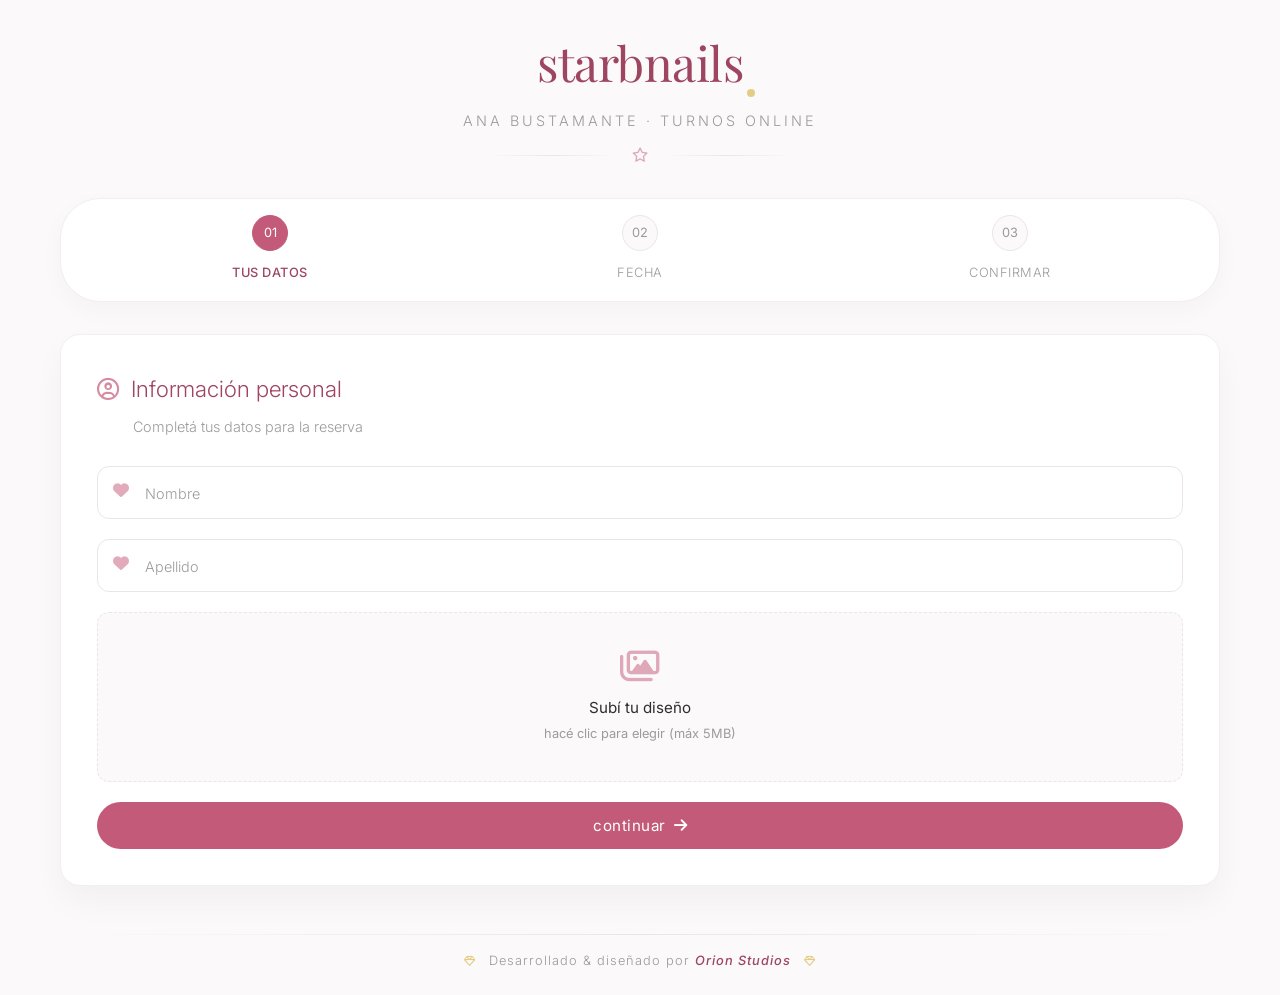
==== commit 368f53d6: "Update index.html" ====
--- a/index.html
+++ b/index.html
@@ -3,7 +3,7 @@
 <head>
     <meta charset="UTF-8">
     <meta name="viewport" content="width=device-width, initial-scale=1.0, maximum-scale=1.0, user-scalable=yes">
-    <title>starbnails · belleza para tus uñas</title>
+    <title>StarBnails · Belleza para tus uñas</title>
     
     <!-- Fonts e íconos -->
     <link rel="preconnect" href="https://fonts.googleapis.com">
@@ -25,7 +25,7 @@
                 <h1 class="logo">starbnails</h1>
                 <span class="logo-dot"></span>
             </div>
-            <p class="subtitulo">nail artistry · turnos online</p>
+            <p class="subtitulo">Ana Bustamante · Turnos online</p>
             <div class="header-divider">
                 <span></span>
                 <i class="far fa-star"></i>
@@ -37,7 +37,7 @@
         <div class="progress-bar" data-step="1">
             <div class="progress-step active">
                 <div class="step-number">01</div>
-                <span>tus datos</span>
+                <span>Tus datos</span>
             </div>
             <div class="progress-step">
                 <div class="step-number">02</div>
@@ -45,7 +45,7 @@
             </div>
             <div class="progress-step">
                 <div class="step-number">03</div>
-                <span>confirmar</span>
+                <span>Confirmar</span>
             </div>
         </div>
 
@@ -53,26 +53,26 @@
         <div class="step-content active" id="step1">
             <div class="card">
                 <div class="card-header">
-                    <h2><i class="far fa-user-circle"></i> información personal</h2>
-                    <p>completá tus datos para la reserva</p>
+                    <h2><i class="far fa-user-circle"></i> Información personal</h2>
+                    <p>Completá tus datos para la reserva</p>
                 </div>
                 
                 <div class="form-group floating">
                     <input type="text" id="nombre" required placeholder=" ">
-                    <label>nombre</label>
+                    <label>Nombre</label>
                     <i class="fas fa-heart input-icon"></i>
                 </div>
                 
                 <div class="form-group floating">
                     <input type="text" id="apellido" required placeholder=" ">
-                    <label>apellido</label>
+                    <label>Apellido</label>
                     <i class="fas fa-heart input-icon"></i>
                 </div>
                 
                 <div class="form-group file-upload">
                     <label for="imagen" class="file-label">
                         <i class="far fa-images"></i>
-                        <span>subí tu diseño</span>
+                        <span>Subí tu diseño</span>
                         <small>hacé clic para elegir (máx 5MB)</small>
                     </label>
                     <input type="file" id="imagen" accept="image/*" required>
@@ -82,7 +82,7 @@
                 </div>
                 
                 <button class="btn-next" onclick="nextStep(2)" id="btn-to-step2">
-                    continuar <i class="fas fa-arrow-right"></i>
+                    Continuar <i class="fas fa-arrow-right"></i>
                 </button>
             </div>
         </div>
@@ -91,14 +91,14 @@
         <div class="step-content" id="step2">
             <div class="card">
                 <div class="card-header">
-                    <h2><i class="far fa-calendar-alt"></i> seleccioná tu día</h2>
-                    <p>elegí una fecha disponible</p>
+                    <h2><i class="far fa-calendar-alt"></i> Seleccioná tu día</h2>
+                    <p>Elegí una fecha disponible</p>
                 </div>
 
                 <div class="calendar-wrapper">
                     <div class="calendar-header">
                         <button id="prev-month" class="btn-circle"><i class="fas fa-chevron-left"></i></button>
-                        <h3 id="current-month" class="month-title">febrero 2026</h3>
+                        <h3 id="current-month" class="month-title">Febrero 2026</h3>
                         <button id="next-month" class="btn-circle"><i class="fas fa-chevron-right"></i></button>
                     </div>
                     
@@ -110,15 +110,15 @@
                 </div>
 
                 <div class="legend">
-                    <div class="legend-item"><span class="dot available"></span> libre</div>
-                    <div class="legend-item"><span class="dot ocupado"></span> ocupado</div>
-                    <div class="legend-item"><span class="dot weekend"></span> fin de semana</div>
-                    <div class="legend-item"><span class="dot pasado"></span> pasado</div>
+                    <div class="legend-item"><span class="dot available"></span> Libre</div>
+                    <div class="legend-item"><span class="dot ocupado"></span> Ocupado</div>
+                    <div class="legend-item"><span class="dot weekend"></span> Fin de semana</div>
+                    <div class="legend-item"><span class="dot pasado"></span> Pasado</div>
                 </div>
 
                 <div class="navigation-buttons">
                     <button class="btn-back" onclick="prevStep(1)"><i class="fas fa-arrow-left"></i> atrás</button>
-                    <button class="btn-next" onclick="nextStep(3)" disabled id="btn-to-step3">continuar <i class="fas fa-arrow-right"></i></button>
+                    <button class="btn-next" onclick="nextStep(3)" disabled id="btn-to-step3">Continuar <i class="fas fa-arrow-right"></i></button>
                 </div>
             </div>
         </div>
@@ -127,8 +127,8 @@
         <div class="step-content" id="step3">
             <div class="card">
                 <div class="card-header">
-                    <h2><i class="far fa-clock"></i> elegí tu horario</h2>
-                    <p id="fecha-seleccionada-display" class="fecha-display">seleccioná un día primero</p>
+                    <h2><i class="far fa-clock"></i> Elegí tu horario</h2>
+                    <p id="fecha-seleccionada-display" class="fecha-display">Seleccioná un día primero</p>
                 </div>
 
                 <div id="horarios-container" class="horarios-grid">
@@ -136,16 +136,16 @@
                 </div>
 
                 <div class="resumen-card">
-                    <h3><i class="far fa-check-circle"></i> resumen de tu reserva</h3>
+                    <h3><i class="far fa-check-circle"></i> Resumen de tu reserva</h3>
                     <div id="resumen-contenido" class="resumen-contenido">
-                        <p class="text-muted">completá los datos</p>
+                        <p class="text-muted">Completá los datos</p>
                     </div>
                 </div>
 
                 <div class="navigation-buttons">
-                    <button class="btn-back" onclick="prevStep(2)"><i class="fas fa-arrow-left"></i> atrás</button>
+                    <button class="btn-back" onclick="prevStep(2)"><i class="fas fa-arrow-left"></i> Atrás</button>
                     <button id="reservar-btn" class="btn-reservar">
-                        <i class="fab fa-whatsapp"></i> reservar turno
+                        <i class="fab fa-whatsapp"></i> Reservar turno
                     </button>
                 </div>
             </div>
@@ -156,7 +156,7 @@
             <div class="footer-divider"></div>
             <p class="footer-text">
                 <i class="far fa-gem"></i>
-                desarrollado & diseñado por <strong>Orion Studios</strong>
+                Desarrollado & diseñado por <strong>Orion Studios</strong>
                 <i class="far fa-gem"></i>
             </p>
         </footer>
@@ -183,3 +183,4 @@
     </script>
 </body>
 </html>
+
